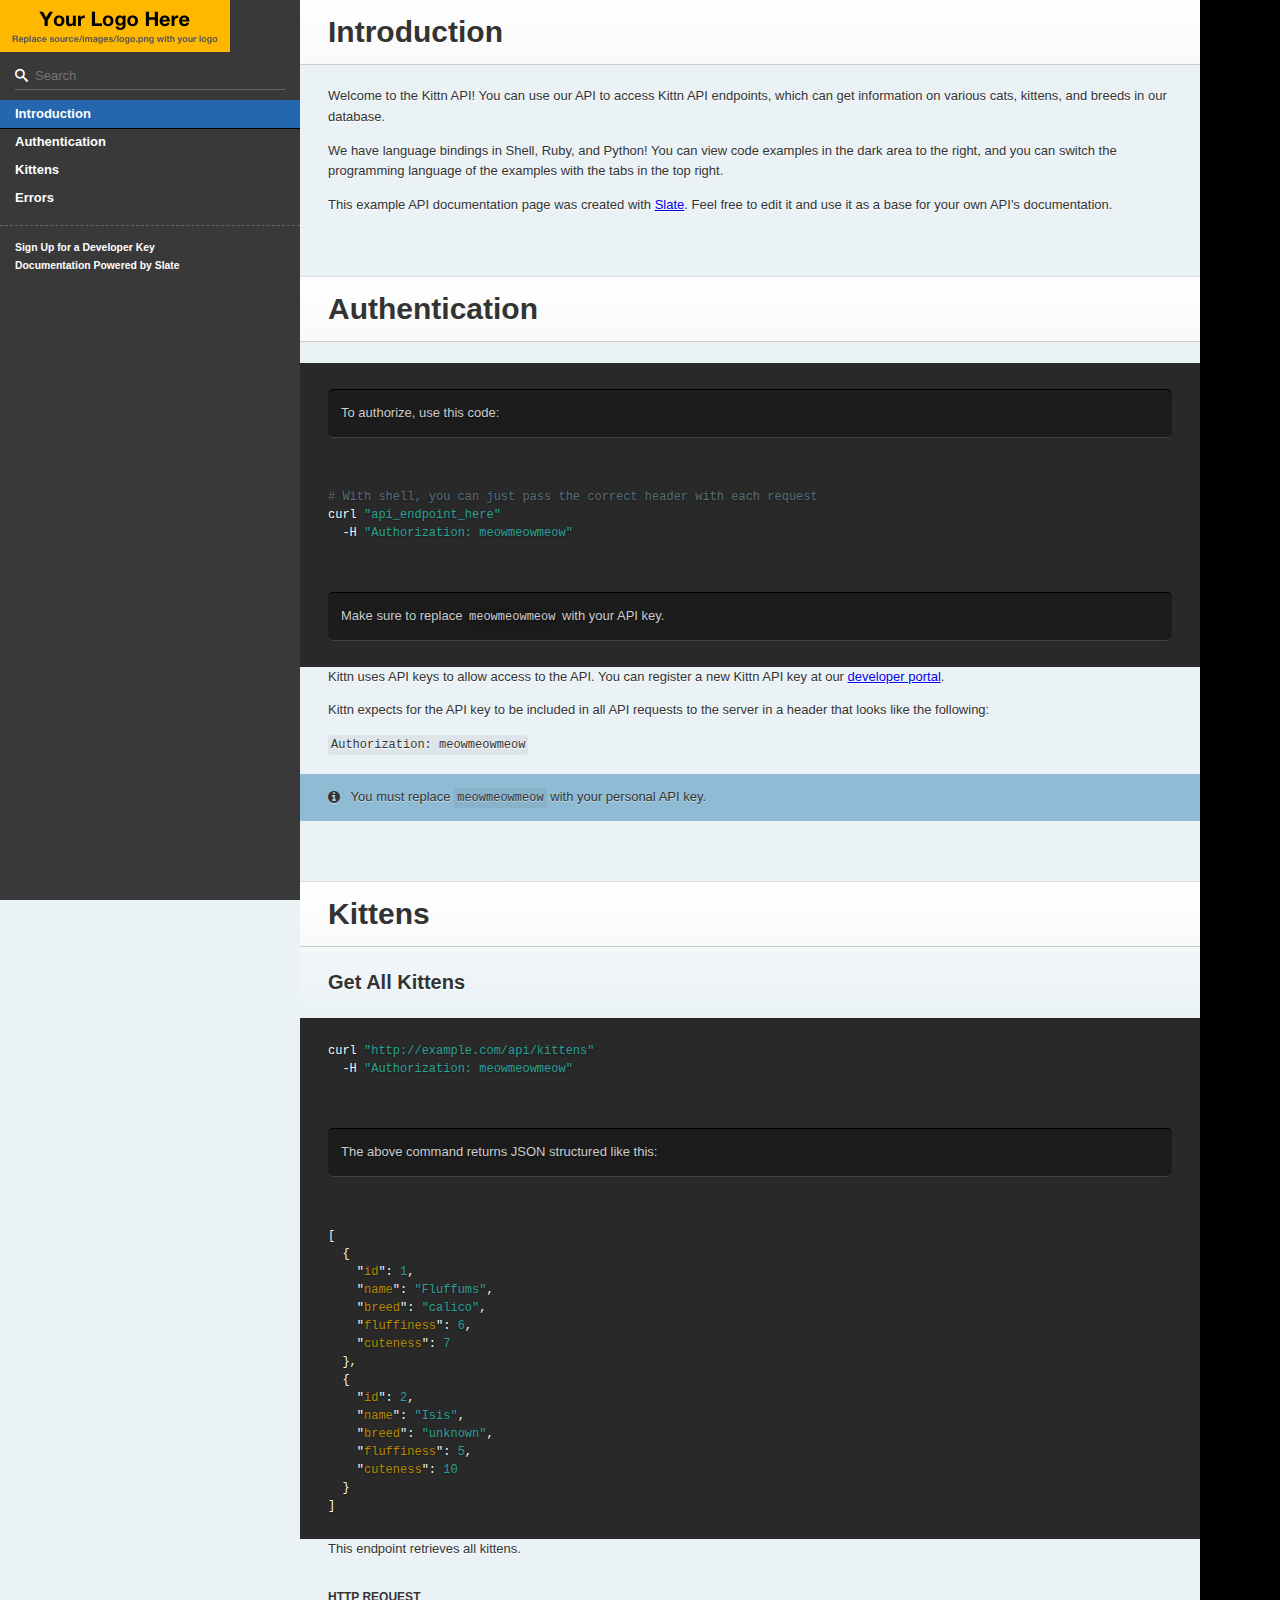
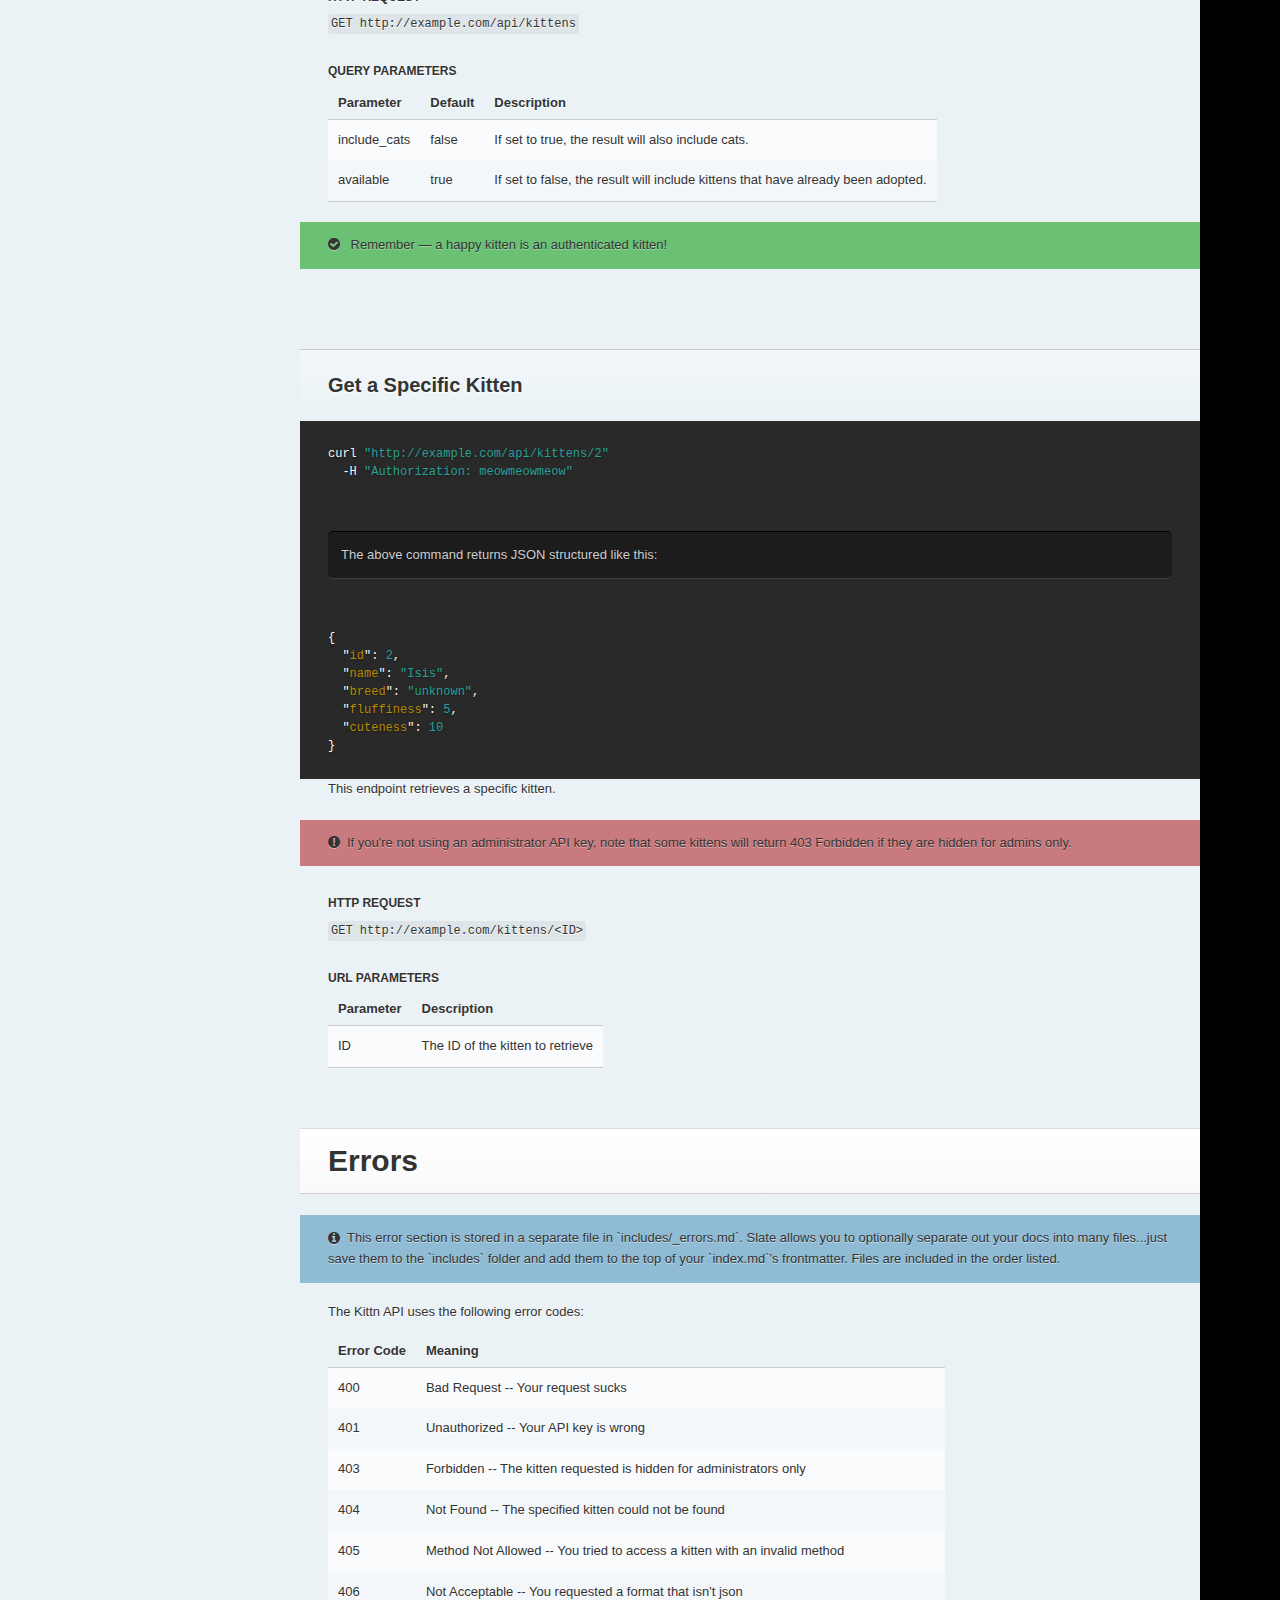
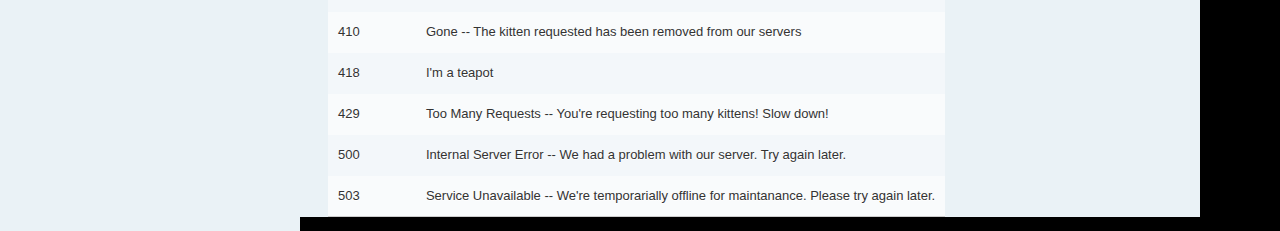
==== docs/index.html @ 60cb74a8 "Changed to more traditional docs layout" ====
<!doctype html>
<html>
  <head>
    <meta charset="utf-8">
    <meta content="IE=edge,chrome=1" http-equiv="X-UA-Compatible">
    <meta name="viewport" content="width=device-width, initial-scale=1, maximum-scale=1">
    <title>API Reference</title>

    <link href="stylesheets/screen.css" rel="stylesheet" type="text/css" media="screen" />
    <link href="stylesheets/print.css" rel="stylesheet" type="text/css" media="print" />
    <link href="stylesheets/default.css" rel="stylesheet" type="text/css" />
    <script src="https://ajax.googleapis.com/ajax/libs/jquery/1.11.0/jquery.min.js"></script>
      <script src="javascripts/all.js" type="text/javascript"></script>

      <script>
        $(function() {
          var langs = [];
            langs.push("shell");
            langs.push("ruby");
            langs.push("python");
          setupLanguages( langs );
        });
      </script>
  </head>

  <body class="index">
    <a href="#" id="nav-button">
      <span>
        NAV
        <img src="images/navbar.png" />
      </span>
    </a>
    <div class="tocify-wrapper">
      <img src="images/logo.png" />
        <div class="lang-selector">
              <a href="#" data-language-name="shell"> cURL</a>
              <a href="#" data-language-name="ruby"> Ruby</a>
              <a href="#" data-language-name="python"> Python</a>
        </div>
        <div class="search">
          <input type="text" class="search" id="input-search" placeholder="Search">
        </div>
        <ul class="search-results"></ul>
      <div id="toc">
      </div>
        <ul class="toc-footer">
                <li><a href='#'>Sign Up for a Developer Key</a></li>
                <li><a href='http://github.com/tripit/slate'>Documentation Powered by Slate</a></li>
        </ul>
    </div>
    <div class="page-wrapper">
        <div class="content">
          <h1 id="introduction">Introduction</h1>
<p>Welcome to the Kittn API! You can use our API to access Kittn API endpoints, which can get information on various cats, kittens, and breeds in our database.</p>
<p>We have language bindings in Shell, Ruby, and Python! You can view code examples in the dark area to the right, and you can switch the programming language of the examples with the tabs in the top right.</p>
<p>This example API documentation page was created with <a href="http://github.com/tripit/slate">Slate</a>. Feel free to edit it and use it as a base for your own API&#39;s documentation.</p>
<h1 id="authentication">Authentication</h1>
<blockquote>
<p>To authorize, use this code:</p>
</blockquote>
<pre><code class="highlight ruby"><span class="hljs-keyword">require</span> <span class="hljs-string">'kittn'</span>

api = <span class="hljs-constant">Kittn::APIClient</span>.authorize!(<span class="hljs-string">'meowmeowmeow'</span>)
</code></pre>
<pre><code class="highlight python"><span class="hljs-keyword">import</span> kittn

api = kittn.authorize(<span class="hljs-string">'meowmeowmeow'</span>)
</code></pre>
<pre><code class="highlight shell"><span class="hljs-comment"># With shell, you can just pass the correct header with each request</span>
curl <span class="hljs-string">"api_endpoint_here"</span>
  -H <span class="hljs-string">"Authorization: meowmeowmeow"</span>
</code></pre>
<blockquote>
<p>Make sure to replace <code>meowmeowmeow</code> with your API key.</p>
</blockquote>
<p>Kittn uses API keys to allow access to the API. You can register a new Kittn API key at our <a href="http://example.com/developers">developer portal</a>.</p>
<p>Kittn expects for the API key to be included in all API requests to the server in a header that looks like the following:</p>
<p><code>Authorization: meowmeowmeow</code></p>
<aside class="notice">
You must replace <code>meowmeowmeow</code> with your personal API key.
</aside>

<h1 id="kittens">Kittens</h1>
<h2 id="get-all-kittens">Get All Kittens</h2>
<pre><code class="highlight ruby"><span class="hljs-keyword">require</span> <span class="hljs-string">'kittn'</span>

api = <span class="hljs-constant">Kittn::APIClient</span>.authorize!(<span class="hljs-string">'meowmeowmeow'</span>)
api.kittens.get
</code></pre>
<pre><code class="highlight python"><span class="hljs-keyword">import</span> kittn

api = kittn.authorize(<span class="hljs-string">'meowmeowmeow'</span>)
api.kittens.get()
</code></pre>
<pre><code class="highlight shell">curl <span class="hljs-string">"http://example.com/api/kittens"</span>
  -H <span class="hljs-string">"Authorization: meowmeowmeow"</span>
</code></pre>
<blockquote>
<p>The above command returns JSON structured like this:</p>
</blockquote>
<pre><code class="highlight json">[
  {
    "<span class="hljs-attribute">id</span>": <span class="hljs-value"><span class="hljs-number">1</span></span>,
    "<span class="hljs-attribute">name</span>": <span class="hljs-value"><span class="hljs-string">"Fluffums"</span></span>,
    "<span class="hljs-attribute">breed</span>": <span class="hljs-value"><span class="hljs-string">"calico"</span></span>,
    "<span class="hljs-attribute">fluffiness</span>": <span class="hljs-value"><span class="hljs-number">6</span></span>,
    "<span class="hljs-attribute">cuteness</span>": <span class="hljs-value"><span class="hljs-number">7</span>
  </span>},
  {
    "<span class="hljs-attribute">id</span>": <span class="hljs-value"><span class="hljs-number">2</span></span>,
    "<span class="hljs-attribute">name</span>": <span class="hljs-value"><span class="hljs-string">"Isis"</span></span>,
    "<span class="hljs-attribute">breed</span>": <span class="hljs-value"><span class="hljs-string">"unknown"</span></span>,
    "<span class="hljs-attribute">fluffiness</span>": <span class="hljs-value"><span class="hljs-number">5</span></span>,
    "<span class="hljs-attribute">cuteness</span>": <span class="hljs-value"><span class="hljs-number">10</span>
  </span>}
]
</code></pre>
<p>This endpoint retrieves all kittens.</p>
<h3 id="http-request">HTTP Request</h3>
<p><code>GET http://example.com/api/kittens</code></p>
<h3 id="query-parameters">Query Parameters</h3>
<table>
<thead>
<tr>
<th>Parameter</th>
<th>Default</th>
<th>Description</th>
</tr>
</thead>
<tbody>
<tr>
<td>include_cats</td>
<td>false</td>
<td>If set to true, the result will also include cats.</td>
</tr>
<tr>
<td>available</td>
<td>true</td>
<td>If set to false, the result will include kittens that have already been adopted.</td>
</tr>
</tbody>
</table>
<aside class="success">
Remember — a happy kitten is an authenticated kitten!
</aside>

<h2 id="get-a-specific-kitten">Get a Specific Kitten</h2>
<pre><code class="highlight ruby"><span class="hljs-keyword">require</span> <span class="hljs-string">'kittn'</span>

api = <span class="hljs-constant">Kittn::APIClient</span>.authorize!(<span class="hljs-string">'meowmeowmeow'</span>)
api.kittens.get(<span class="hljs-number">2</span>)
</code></pre>
<pre><code class="highlight python"><span class="hljs-keyword">import</span> kittn

api = kittn.authorize(<span class="hljs-string">'meowmeowmeow'</span>)
api.kittens.get(<span class="hljs-number">2</span>)
</code></pre>
<pre><code class="highlight shell">curl <span class="hljs-string">"http://example.com/api/kittens/2"</span>
  -H <span class="hljs-string">"Authorization: meowmeowmeow"</span>
</code></pre>
<blockquote>
<p>The above command returns JSON structured like this:</p>
</blockquote>
<pre><code class="highlight json">{
  "<span class="hljs-attribute">id</span>": <span class="hljs-value"><span class="hljs-number">2</span></span>,
  "<span class="hljs-attribute">name</span>": <span class="hljs-value"><span class="hljs-string">"Isis"</span></span>,
  "<span class="hljs-attribute">breed</span>": <span class="hljs-value"><span class="hljs-string">"unknown"</span></span>,
  "<span class="hljs-attribute">fluffiness</span>": <span class="hljs-value"><span class="hljs-number">5</span></span>,
  "<span class="hljs-attribute">cuteness</span>": <span class="hljs-value"><span class="hljs-number">10</span>
</span>}
</code></pre>
<p>This endpoint retrieves a specific kitten.</p>
<aside class="warning">If you're not using an administrator API key, note that some kittens will return 403 Forbidden if they are hidden for admins only.</aside>

<h3 id="http-request">HTTP Request</h3>
<p><code>GET http://example.com/kittens/&lt;ID&gt;</code></p>
<h3 id="url-parameters">URL Parameters</h3>
<table>
<thead>
<tr>
<th>Parameter</th>
<th>Description</th>
</tr>
</thead>
<tbody>
<tr>
<td>ID</td>
<td>The ID of the kitten to retrieve</td>
</tr>
</tbody>
</table>

<h1 id="errors">Errors</h1>
<aside class="notice">This error section is stored in a separate file in `includes/_errors.md`. Slate allows you to optionally separate out your docs into many files...just save them to the `includes` folder and add them to the top of your `index.md`'s frontmatter. Files are included in the order listed.</aside>

<p>The Kittn API uses the following error codes:</p>
<table>
<thead>
<tr>
<th>Error Code</th>
<th>Meaning</th>
</tr>
</thead>
<tbody>
<tr>
<td>400</td>
<td>Bad Request -- Your request sucks</td>
</tr>
<tr>
<td>401</td>
<td>Unauthorized -- Your API key is wrong</td>
</tr>
<tr>
<td>403</td>
<td>Forbidden -- The kitten requested is hidden for administrators only</td>
</tr>
<tr>
<td>404</td>
<td>Not Found -- The specified kitten could not be found</td>
</tr>
<tr>
<td>405</td>
<td>Method Not Allowed -- You tried to access a kitten with an invalid method</td>
</tr>
<tr>
<td>406</td>
<td>Not Acceptable -- You requested a format that isn&#39;t json</td>
</tr>
<tr>
<td>410</td>
<td>Gone -- The kitten requested has been removed from our servers</td>
</tr>
<tr>
<td>418</td>
<td>I&#39;m a teapot</td>
</tr>
<tr>
<td>429</td>
<td>Too Many Requests -- You&#39;re requesting too many kittens! Slow down!</td>
</tr>
<tr>
<td>500</td>
<td>Internal Server Error -- We had a problem with our server. Try again later.</td>
</tr>
<tr>
<td>503</td>
<td>Service Unavailable -- We&#39;re temporarially offline for maintanance. Please try again later.</td>
</tr>
</tbody>
</table>
        </div>
    </div>
  </body>
</html>
---- docs/stylesheets/screen.css ----
/*! normalize.css v2.0.1 | MIT License | git.io/normalize */article,aside,details,figcaption,figure,footer,header,hgroup,nav,section,summary{display:block}audio,canvas,video{display:inline-block}audio:not([controls]){display:none;height:0}[hidden]{display:none}html{font-family:sans-serif;-webkit-text-size-adjust:100%;-ms-text-size-adjust:100%}body{margin:0}a:focus{outline:thin dotted}a:active,a:hover{outline:0}h1{font-size:2em}abbr[title]{border-bottom:1px dotted}b,strong{font-weight:bold}dfn{font-style:italic}mark{background:#ff0;color:#000}code,kbd,pre,samp{font-family:monospace, serif;font-size:1em}pre{white-space:pre;white-space:pre-wrap;word-wrap:break-word}q{quotes:"\201C" "\201D" "\2018" "\2019"}small{font-size:80%}sub,sup{font-size:75%;line-height:0;position:relative;vertical-align:baseline}sup{top:-0.5em}sub{bottom:-0.25em}img{border:0}svg:not(:root){overflow:hidden}figure{margin:0}fieldset{border:1px solid #c0c0c0;margin:0 2px;padding:0.35em 0.625em 0.75em}legend{border:0;padding:0}button,input,select,textarea{font-family:inherit;font-size:100%;margin:0}button,input{line-height:normal}button,html input[type="button"],input[type="reset"],input[type="submit"]{-webkit-appearance:button;cursor:pointer}button[disabled],input[disabled]{cursor:default}input[type="checkbox"],input[type="radio"]{box-sizing:border-box;padding:0}input[type="search"]{-webkit-appearance:textfield;-moz-box-sizing:content-box;-webkit-box-sizing:content-box;box-sizing:content-box}input[type="search"]::-webkit-search-cancel-button,input[type="search"]::-webkit-search-decoration{-webkit-appearance:none}button::-moz-focus-inner,input::-moz-focus-inner{border:0;padding:0}textarea{overflow:auto;vertical-align:top}table{border-collapse:collapse;border-spacing:0}.content h1,.content h2,.content h3,.content h4,.content h5,.content h6,html,body{font-family:"Helvetica Neue", Helvetica, Arial, sans-serif;font-size:13px}.content h1,.content h2,.content h3,.content h4,.content h5,.content h6{font-weight:bold}.content code,.content pre{font-family:Consolas, Menlo, Monaco, "Lucida Console", "Liberation Mono", "DejaVu Sans Mono", "Bitstream Vera Sans Mono", "Courier New", monospace, serif;font-size:12px;line-height:1.5}.content code{-ms-word-break:break-all;word-break:break-all;word-break:break-word;-webkit-hyphens:auto;-moz-hyphens:auto;hyphens:auto}.highlight table td{padding:5px}.highlight table pre{margin:0}.highlight,.highlight .w{color:#f8f8f2;background-color:#272822}.highlight .err{color:#151515;background-color:#ac4142}.highlight .c,.highlight .cd,.highlight .cm,.highlight .c1,.highlight .cs{color:#505050}.highlight .cp{color:#f4bf75}.highlight .nt{color:#f4bf75}.highlight .o,.highlight .ow{color:#d0d0d0}.highlight .p,.highlight .pi{color:#d0d0d0}.highlight .gi{color:#90a959}.highlight .gd{color:#ac4142}.highlight .gh{color:#6a9fb5;background-color:#151515;font-weight:bold}.highlight .k,.highlight .kn,.highlight .kp,.highlight .kr,.highlight .kv{color:#aa759f}.highlight .kc{color:#d28445}.highlight .kt{color:#d28445}.highlight .kd{color:#d28445}.highlight .s,.highlight .sb,.highlight .sc,.highlight .sd,.highlight .s2,.highlight .sh,.highlight .sx,.highlight .s1{color:#90a959}.highlight .sr{color:#75b5aa}.highlight .si{color:#8f5536}.highlight .se{color:#8f5536}.highlight .nn{color:#f4bf75}.highlight .nc{color:#f4bf75}.highlight .no{color:#f4bf75}.highlight .na{color:#6a9fb5}.highlight .m,.highlight .mf,.highlight .mh,.highlight .mi,.highlight .il,.highlight .mo,.highlight .mb,.highlight .mx{color:#90a959}.highlight .ss{color:#90a959}.highlight .c,.highlight .cm,.highlight .c1,.highlight .cs{color:#909090}.highlight,.highlight .w{background-color:#292929}@font-face{font-family:'icomoon';src:url("../fonts/icomoon.eot");src:url("../fonts/icomoon.eot?#iefix") format("embedded-opentype"),url("../fonts/icomoon.ttf") format("truetype"),url("../fonts/icomoon.woff") format("woff"),url("../fonts/icomoon.svg#icomoon") format("svg");font-weight:normal;font-style:normal}.content aside.warning:before,.content aside.notice:before,.content aside.success:before,.tocify-wrapper>.search:before{font-family:'icomoon';speak:none;font-style:normal;font-weight:normal;font-variant:normal;text-transform:none;line-height:1}.content aside.warning:before{content:"\e600"}.content aside.notice:before{content:"\e602"}.content aside.success:before{content:"\e606"}.tocify-wrapper>.search:before{content:"\e607"}html,body{color:#333;padding:0;margin:0;-webkit-font-smoothing:antialiased;-moz-osx-font-smoothing:grayscale;background-color:#eaf2f6;height:100%;-webkit-text-size-adjust:none}#toc>ul>li>a>span{float:right;background-color:#2484FF;border-radius:40px;width:20px}.tocify-wrapper{-moz-transition:left 0.3s ease-in-out;-o-transition:left 0.3s ease-in-out;-webkit-transition:left 0.3s ease-in-out;transition:left 0.3s ease-in-out;overflow-y:auto;overflow-x:hidden;position:fixed;z-index:30;top:0;left:0;bottom:0;width:300px;background-color:#393939;font-size:13px;font-weight:bold}.tocify-wrapper .lang-selector{display:none}.tocify-wrapper .lang-selector a{padding-top:0.5em;padding-bottom:0.5em}.tocify-wrapper>img{display:block}.tocify-wrapper>.search{position:relative}.tocify-wrapper>.search input{background:#393939;border-width:0 0 1px 0;border-color:#666;padding:6px 0 6px 20px;-moz-box-sizing:border-box;-webkit-box-sizing:border-box;box-sizing:border-box;margin:10px 15px;width:270px;outline:none;color:#fff;border-radius:0}.tocify-wrapper>.search:before{position:absolute;top:17px;left:15px;color:#fff}.tocify-wrapper img+.tocify{margin-top:20px}.tocify-wrapper .search-results{margin-top:0;-moz-box-sizing:border-box;-webkit-box-sizing:border-box;box-sizing:border-box;height:0;overflow-y:auto;overflow-x:hidden;-moz-transition-property:height, margin;-o-transition-property:height, margin;-webkit-transition-property:height, margin;transition-property:height margin;-moz-transition-duration:180ms;-o-transition-duration:180ms;-webkit-transition-duration:180ms;transition-duration:180ms;-moz-transition-timing-function:ease-in-out;-o-transition-timing-function:ease-in-out;-webkit-transition-timing-function:ease-in-out;transition-timing-function:ease-in-out;background:url('[data-uri]'),url('[data-uri]'),url('[data-uri]'),url('[data-uri]'),#262626;background:-webkit-gradient(linear, 50% 0%, 50% 8, color-stop(0%, rgba(0,0,0,0.2)), color-stop(100%, transparent)),-webkit-gradient(linear, 50% 100%, 50% 0%, color-stop(0%, rgba(0,0,0,0.2)), color-stop(100%, transparent)),-webkit-gradient(linear, 50% 0%, 50% 1.5, color-stop(0%, #000), color-stop(100%, transparent)),-webkit-gradient(linear, 50% 100%, 50% 0%, color-stop(0%, #939393), color-stop(100%, rgba(147,147,147,0))),#262626;background:-moz-linear-gradient(top, rgba(0,0,0,0.2), transparent 8px),-moz-linear-gradient(bottom, rgba(0,0,0,0.2), transparent 8px),-moz-linear-gradient(top, #000, transparent 1.5px),-moz-linear-gradient(bottom, #939393, rgba(147,147,147,0) 1.5px),#262626;background:-webkit-linear-gradient(top, rgba(0,0,0,0.2), transparent 8px),-webkit-linear-gradient(bottom, rgba(0,0,0,0.2), transparent 8px),-webkit-linear-gradient(top, #000, transparent 1.5px),-webkit-linear-gradient(bottom, #939393, rgba(147,147,147,0) 1.5px),#262626;background:linear-gradient(to bottom, rgba(0,0,0,0.2), transparent 8px),linear-gradient(to top, rgba(0,0,0,0.2), transparent 8px),linear-gradient(to bottom, #000, transparent 1.5px),linear-gradient(to top, #939393, rgba(147,147,147,0) 1.5px),#262626}.tocify-wrapper .search-results.visible{height:30%;margin-bottom:1em}.tocify-wrapper .search-results li{margin:1em 15px;line-height:1}.tocify-wrapper .search-results a{color:#fff;text-decoration:none}.tocify-wrapper .search-results a:hover{text-decoration:underline}.tocify-wrapper .tocify-item>a,.tocify-wrapper .toc-footer li{padding:0 15px 0 15px;display:block;overflow-x:hidden;white-space:nowrap;text-overflow:ellipsis}.tocify-wrapper ul,.tocify-wrapper li{list-style:none;margin:0;padding:0;line-height:28px}.tocify-wrapper li{color:#fff;-moz-transition-property:"background";-o-transition-property:"background";-webkit-transition-property:"background";transition-property:"background";-moz-transition-timing-function:"linear";-o-transition-timing-function:"linear";-webkit-transition-timing-function:"linear";transition-timing-function:"linear";-moz-transition-duration:230ms;-o-transition-duration:230ms;-webkit-transition-duration:230ms;transition-duration:230ms}.tocify-wrapper .tocify-focus{-moz-box-shadow:0px 1px 0px #000;-webkit-box-shadow:0px 1px 0px #000;box-shadow:0px 1px 0px #000;background-color:#2467af;color:#fff}.tocify-wrapper .tocify-subheader{display:none;background-color:#262626;font-weight:500;background:url('[data-uri]'),url('[data-uri]'),url('[data-uri]'),url('[data-uri]'),#262626;background:-webkit-gradient(linear, 50% 0%, 50% 8, color-stop(0%, rgba(0,0,0,0.2)), color-stop(100%, transparent)),-webkit-gradient(linear, 50% 100%, 50% 0%, color-stop(0%, rgba(0,0,0,0.2)), color-stop(100%, transparent)),-webkit-gradient(linear, 50% 0%, 50% 1.5, color-stop(0%, #000), color-stop(100%, transparent)),-webkit-gradient(linear, 50% 100%, 50% 0%, color-stop(0%, #939393), color-stop(100%, rgba(147,147,147,0))),#262626;background:-moz-linear-gradient(top, rgba(0,0,0,0.2), transparent 8px),-moz-linear-gradient(bottom, rgba(0,0,0,0.2), transparent 8px),-moz-linear-gradient(top, #000, transparent 1.5px),-moz-linear-gradient(bottom, #939393, rgba(147,147,147,0) 1.5px),#262626;background:-webkit-linear-gradient(top, rgba(0,0,0,0.2), transparent 8px),-webkit-linear-gradient(bottom, rgba(0,0,0,0.2), transparent 8px),-webkit-linear-gradient(top, #000, transparent 1.5px),-webkit-linear-gradient(bottom, #939393, rgba(147,147,147,0) 1.5px),#262626;background:linear-gradient(to bottom, rgba(0,0,0,0.2), transparent 8px),linear-gradient(to top, rgba(0,0,0,0.2), transparent 8px),linear-gradient(to bottom, #000, transparent 1.5px),linear-gradient(to top, #939393, rgba(147,147,147,0) 1.5px),#262626}.tocify-wrapper .tocify-subheader .tocify-item>a{padding-left:25px;font-size:12px}.tocify-wrapper .tocify-subheader>li:last-child{box-shadow:none}.tocify-wrapper .toc-footer{padding:1em 0;margin-top:1em;border-top:1px dashed #666}.tocify-wrapper .toc-footer li,.tocify-wrapper .toc-footer a{color:#fff;text-decoration:none}.tocify-wrapper .toc-footer a:hover{text-decoration:underline}.tocify-wrapper .toc-footer li{font-size:0.8em;line-height:1.7;text-decoration:none}#nav-button{padding:0 1.5em 5em 0;display:none;position:fixed;top:0;left:0;z-index:100;color:#000;text-decoration:none;font-weight:bold;opacity:0.7;line-height:16px;-moz-transition:left 0.3s ease-in-out;-o-transition:left 0.3s ease-in-out;-webkit-transition:left 0.3s ease-in-out;transition:left 0.3s ease-in-out}#nav-button span{display:block;padding:6px 6px 6px;background-color:rgba(234,242,246,0.7);-moz-transform-origin:0 0;-ms-transform-origin:0 0;-webkit-transform-origin:0 0;transform-origin:0 0;-moz-transform:rotate(-90deg) translate(-100%, 0);-ms-transform:rotate(-90deg) translate(-100%, 0);-webkit-transform:rotate(-90deg) translate(-100%, 0);transform:rotate(-90deg) translate(-100%, 0);border-radius:0 0 0 5px}#nav-button img{height:16px;vertical-align:bottom}#nav-button:hover{opacity:1}#nav-button.open{left:300px}.page-wrapper{margin-left:300px;position:relative;z-index:10;background-color:black;min-height:100%;padding-bottom:1px}.page-wrapper .dark-box{width:50%;background-color:#393939;position:absolute;right:0;top:0;bottom:0}.page-wrapper .lang-selector{position:fixed;z-index:50;border-bottom:5px solid #393939}.lang-selector{background-color:#222;width:100%;font-weight:bold}.lang-selector a{display:block;float:left;color:#fff;text-decoration:none;padding:0 10px;line-height:30px}.lang-selector a:active{background-color:#111;color:#fff}.lang-selector a.active{background-color:#393939;color:#fff}.lang-selector:after{content:'';clear:both;display:block}.content{position:relative;z-index:30;    max-width: 900px;    background-color: #eaf2f6;}.content:after{content:'';display:block;clear:both}.content>h1,.content>h2,.content>h3,.content>h4,.content>h5,.content>h6,.content>p,.content>table,.content>ul,.content>ol,.content>aside,.content>dl{padding:0 28px;-moz-box-sizing:border-box;-webkit-box-sizing:border-box;box-sizing:border-box;display:block;text-shadow:0px 1px 0px #fff}.content>ul,.content>ol{padding-left:43px}.content>h1,.content>h2,.content>div{clear:both}.content h1{font-size:30px;padding-top:0.5em;padding-bottom:0.5em;border-bottom:1px solid #ccc;margin-bottom:21px;margin-top:2em;border-top:1px solid #ddd;background-image:url('[data-uri]');background-size:100%;background-image:-webkit-gradient(linear, 50% 0%, 50% 100%, color-stop(0%, #fff), color-stop(100%, #f9f9f9));background-image:-moz-linear-gradient(top, #fff, #f9f9f9);background-image:-webkit-linear-gradient(top, #fff, #f9f9f9);background-image:linear-gradient(to bottom, #fff, #f9f9f9)}.content h1:first-child,.content div:first-child+h1{border-top-width:0;margin-top:0}.content h2{font-size:20px;margin-top:4em;margin-bottom:0;border-top:1px solid #ccc;padding-top:1.2em;padding-bottom:1.2em;background-image:url('[data-uri]');background-size:100%;background-image:-webkit-gradient(linear, 50% 0%, 50% 100%, color-stop(0%, rgba(255,255,255,0.4)), color-stop(100%, rgba(255,255,255,0)));background-image:-moz-linear-gradient(top, rgba(255,255,255,0.4), rgba(255,255,255,0));background-image:-webkit-linear-gradient(top, rgba(255,255,255,0.4), rgba(255,255,255,0));background-image:linear-gradient(to bottom, rgba(255,255,255,0.4), rgba(255,255,255,0))}.content h1+h2,.content h1+div+h2{margin-top:-21px;border-top:none}.content h3,.content h4,.content h5,.content h6{font-size:12px;margin-top:2.5em;margin-bottom:0.8em;text-transform:uppercase}.content h4,.content h5,.content h6{font-size:10px}.content hr{margin:2em 0;border-top:2px solid #393939;border-bottom:2px solid #eaf2f6}.content table{margin-bottom:1em;overflow:auto}.content table th,.content table td{text-align:left;vertical-align:top;line-height:1.6}.content table th{padding:5px 10px;border-bottom:1px solid #ccc;vertical-align:bottom}.content table td{padding:10px}.content table tr:last-child{border-bottom:1px solid #ccc}.content table tr:nth-child(odd)>td{background-color:#f9fbfc}.content table tr:nth-child(even)>td{background-color:#f3f7fa}.content dt{font-weight:bold}.content dd{margin-left:15px}.content p,.content li,.content dt,.content dd{line-height:1.6;margin-top:0}.content img{max-width:100%}.content code{background-color:rgba(0,0,0,0.05);padding:3px;border-radius:3px}.content pre>code{background-color:transparent;padding:0}.content aside{padding-top:1em;padding-bottom:1em;text-shadow:0 1px 0 #c6dde9;margin-top:1.5em;margin-bottom:1.5em;background:#8fbcd4;line-height:1.6}.content aside.warning{background-color:#c97a7e;text-shadow:0 1px 0 #dfb0b3}.content aside.success{background-color:#6ac174;text-shadow:0 1px 0 #a0d7a6}.content aside:before{vertical-align:middle;padding-right:0.5em;font-size:14px}.content .search-highlight{padding:2px;margin:-2px;border-radius:4px;border:1px solid #F7E633;text-shadow:1px 1px 0 #666;background:url('[data-uri]');background:-webkit-gradient(linear, 100% 100%, 0% 0%, color-stop(0%, #f7e633), color-stop(100%, #f1d32f));background:-moz-linear-gradient(bottom right, #f7e633 0%, #f1d32f 100%);background:-webkit-linear-gradient(bottom right, #f7e633 0%, #f1d32f 100%);background:linear-gradient(to top left, #f7e633 0%, #f1d32f 100%)}.content pre,.content blockquote{background-color:#292929;color:#fff;padding:2em 28px;margin:0;clear:right;-moz-box-sizing:border-box;-webkit-box-sizing:border-box;box-sizing:border-box;text-shadow:0px 1px 2px rgba(0,0,0,0.4)}.content pre>p,.content blockquote>p{margin:0}.content pre a,.content blockquote a{color:#fff;text-decoration:none;border-bottom:dashed 1px #ccc}.content blockquote>p{background-color:#1c1c1c;border-radius:5px;padding:13px;color:#ccc;border-top:1px solid #000;border-bottom:1px solid #404040}@media (max-width: 930px){.tocify-wrapper{left:-300px}.tocify-wrapper.open{left:0}.page-wrapper{margin-left:0;}#nav-button{display:block}.tocify-wrapper .tocify-item>a{padding-top:0.3em;padding-bottom:0.3em}}@media (max-width: 700px){.dark-box{display:none}.content>h1,.content>h2,.content>h3,.content>h4,.content>h5,.content>h6,.content>p,.content>table,.content>ul,.content>ol,.content>aside,.content>dl{margin-right:0}.tocify-wrapper .lang-selector{display:block}.page-wrapper .lang-selector{display:none}.content pre,.content blockquote{width:auto;float:none}.content>pre+h1,.content>blockquote+h1,.content>pre+h2,.content>blockquote+h2,.content>pre+h3,.content>blockquote+h3,.content>pre+h4,.content>blockquote+h4,.content>pre+h5,.content>blockquote+h5,.content>pre+h6,.content>blockquote+h6,.content>pre+p,.content>blockquote+p,.content>pre+table,.content>blockquote+table,.content>pre+ul,.content>blockquote+ul,.content>pre+ol,.content>blockquote+ol,.content>pre+aside,.content>blockquote+aside,.content>pre+dl,.content>blockquote+dl{margin-top:28px}}
---- docs/stylesheets/print.css ----
/*! normalize.css v2.0.1 | MIT License | git.io/normalize */article,aside,details,figcaption,figure,footer,header,hgroup,nav,section,summary{display:block}audio,canvas,video{display:inline-block}audio:not([controls]){display:none;height:0}[hidden]{display:none}html{font-family:sans-serif;-webkit-text-size-adjust:100%;-ms-text-size-adjust:100%}body{margin:0}a:focus{outline:thin dotted}a:active,a:hover{outline:0}h1{font-size:2em}abbr[title]{border-bottom:1px dotted}b,strong{font-weight:bold}dfn{font-style:italic}mark{background:#ff0;color:#000}code,kbd,pre,samp{font-family:monospace, serif;font-size:1em}pre{white-space:pre;white-space:pre-wrap;word-wrap:break-word}q{quotes:"\201C" "\201D" "\2018" "\2019"}small{font-size:80%}sub,sup{font-size:75%;line-height:0;position:relative;vertical-align:baseline}sup{top:-0.5em}sub{bottom:-0.25em}img{border:0}svg:not(:root){overflow:hidden}figure{margin:0}fieldset{border:1px solid #c0c0c0;margin:0 2px;padding:0.35em 0.625em 0.75em}legend{border:0;padding:0}button,input,select,textarea{font-family:inherit;font-size:100%;margin:0}button,input{line-height:normal}button,html input[type="button"],input[type="reset"],input[type="submit"]{-webkit-appearance:button;cursor:pointer}button[disabled],input[disabled]{cursor:default}input[type="checkbox"],input[type="radio"]{box-sizing:border-box;padding:0}input[type="search"]{-webkit-appearance:textfield;-moz-box-sizing:content-box;-webkit-box-sizing:content-box;box-sizing:content-box}input[type="search"]::-webkit-search-cancel-button,input[type="search"]::-webkit-search-decoration{-webkit-appearance:none}button::-moz-focus-inner,input::-moz-focus-inner{border:0;padding:0}textarea{overflow:auto;vertical-align:top}table{border-collapse:collapse;border-spacing:0}.content h1,.content h2,.content h3,.content h4,body{font-family:"Helvetica Neue", Helvetica, Arial, sans-serif;font-size:13px}.content h1,.content h2,.content h3,.content h4{font-weight:bold}.content pre,.content code{font-family:Consolas, Menlo, Monaco, "Lucida Console", "Liberation Mono", "DejaVu Sans Mono", "Bitstream Vera Sans Mono", "Courier New", monospace, serif;font-size:12px;line-height:1.5}.content pre,.content code{-ms-word-break:break-all;word-break:break-all;word-break:break-word;-webkit-hyphens:auto;-moz-hyphens:auto;hyphens:auto}@font-face{font-family:'icomoon';src:url("../fonts/icomoon.eot");src:url("../fonts/icomoon.eot?#iefix") format("embedded-opentype"),url("../fonts/icomoon.ttf") format("truetype"),url("../fonts/icomoon.woff") format("woff"),url("../fonts/icomoon.svg#icomoon") format("svg");font-weight:normal;font-style:normal}.content aside.warning:before,.content aside.notice:before,.content aside.success:before{font-family:'icomoon';speak:none;font-style:normal;font-weight:normal;font-variant:normal;text-transform:none;line-height:1}.content aside.warning:before{content:"\e600"}.content aside.notice:before{content:"\e602"}.content aside.success:before{content:"\e606"}.tocify,.toc-footer,.lang-selector,.search,#nav-button{display:none}.tocify-wrapper>img{margin:0 auto;display:block}.content{font-size:12px}.content pre,.content code{border:1px solid #999;border-radius:5px;font-size:0.8em}.content pre{padding:1.3em}.content code{padding:0.2em}.content table{border:1px solid #999}.content table tr{border-bottom:1px solid #999}.content table td,.content table th{padding:0.7em}.content p{line-height:1.5}.content a{text-decoration:none;color:#000}.content h1{font-size:2.5em;padding-top:0.5em;padding-bottom:0.5em;margin-top:1em;margin-bottom:21px;border:2px solid #ccc;border-width:2px 0;text-align:center}.content h2{font-size:1.8em;margin-top:2em;border-top:2px solid #ccc;padding-top:0.8em}.content h1+h2,.content h1+div+h2{border-top:none;padding-top:0;margin-top:0}.content h3,.content h4{font-size:0.8em;margin-top:1.5em;margin-bottom:0.8em;text-transform:uppercase}.content h5,.content h6{text-transform:uppercase}.content aside{padding:1em;border:1px solid #ccc;border-radius:5px;margin-top:1.5em;margin-bottom:1.5em;line-height:1.6}.content aside:before{vertical-align:middle;padding-right:0.5em;font-size:14px}
---- docs/stylesheets/default.css ----
/*

Orginal Style from ethanschoonover.com/solarized (c) Jeremy Hull <sourdrums@gmail.com>

*/

.hljs {
  display: block;
  overflow-x: auto;
  padding: 0.5em;
  background: #002b36;
  color: #839496;
  -webkit-text-size-adjust: none;
}

.hljs-comment,
.diff .hljs-header,
.hljs-doctype,
.hljs-pi,
.lisp .hljs-string {
  color: #586e75;
}

/* Solarized Green */
.hljs-keyword,
.hljs-winutils,
.method,
.hljs-addition,
.css .hljs-tag,
.hljs-request,
.hljs-status,
.nginx .hljs-title {
  color: #859900;
}

/* Solarized Cyan */
.hljs-number,
.hljs-command,
.hljs-string,
.hljs-tag .hljs-value,
.hljs-rule .hljs-value,
.hljs-doctag,
.tex .hljs-formula,
.hljs-regexp,
.hljs-hexcolor,
.hljs-link_url {
  color: #2aa198;
}

/* Solarized Blue */
.hljs-title,
.hljs-localvars,
.hljs-chunk,
.hljs-decorator,
.hljs-built_in,
.hljs-identifier,
.vhdl .hljs-literal,
.hljs-id,
.css .hljs-function,
.hljs-name {
  color: #268bd2;
}

/* Solarized Yellow */
.hljs-attribute,
.hljs-variable,
.lisp .hljs-body,
.smalltalk .hljs-number,
.hljs-constant,
.hljs-class .hljs-title,
.hljs-parent,
.hljs-type,
.hljs-link_reference {
  color: #b58900;
}

/* Solarized Orange */
.hljs-preprocessor,
.hljs-preprocessor .hljs-keyword,
.hljs-pragma,
.hljs-shebang,
.hljs-symbol,
.hljs-symbol .hljs-string,
.diff .hljs-change,
.hljs-special,
.hljs-attr_selector,
.hljs-subst,
.hljs-cdata,
.css .hljs-pseudo,
.hljs-header {
  color: #cb4b16;
}

/* Solarized Red */
.hljs-deletion,
.hljs-important {
  color: #dc322f;
}

/* Solarized Violet */
.hljs-link_label {
  color: #6c71c4;
}

.tex .hljs-formula {
  background: #073642;
}
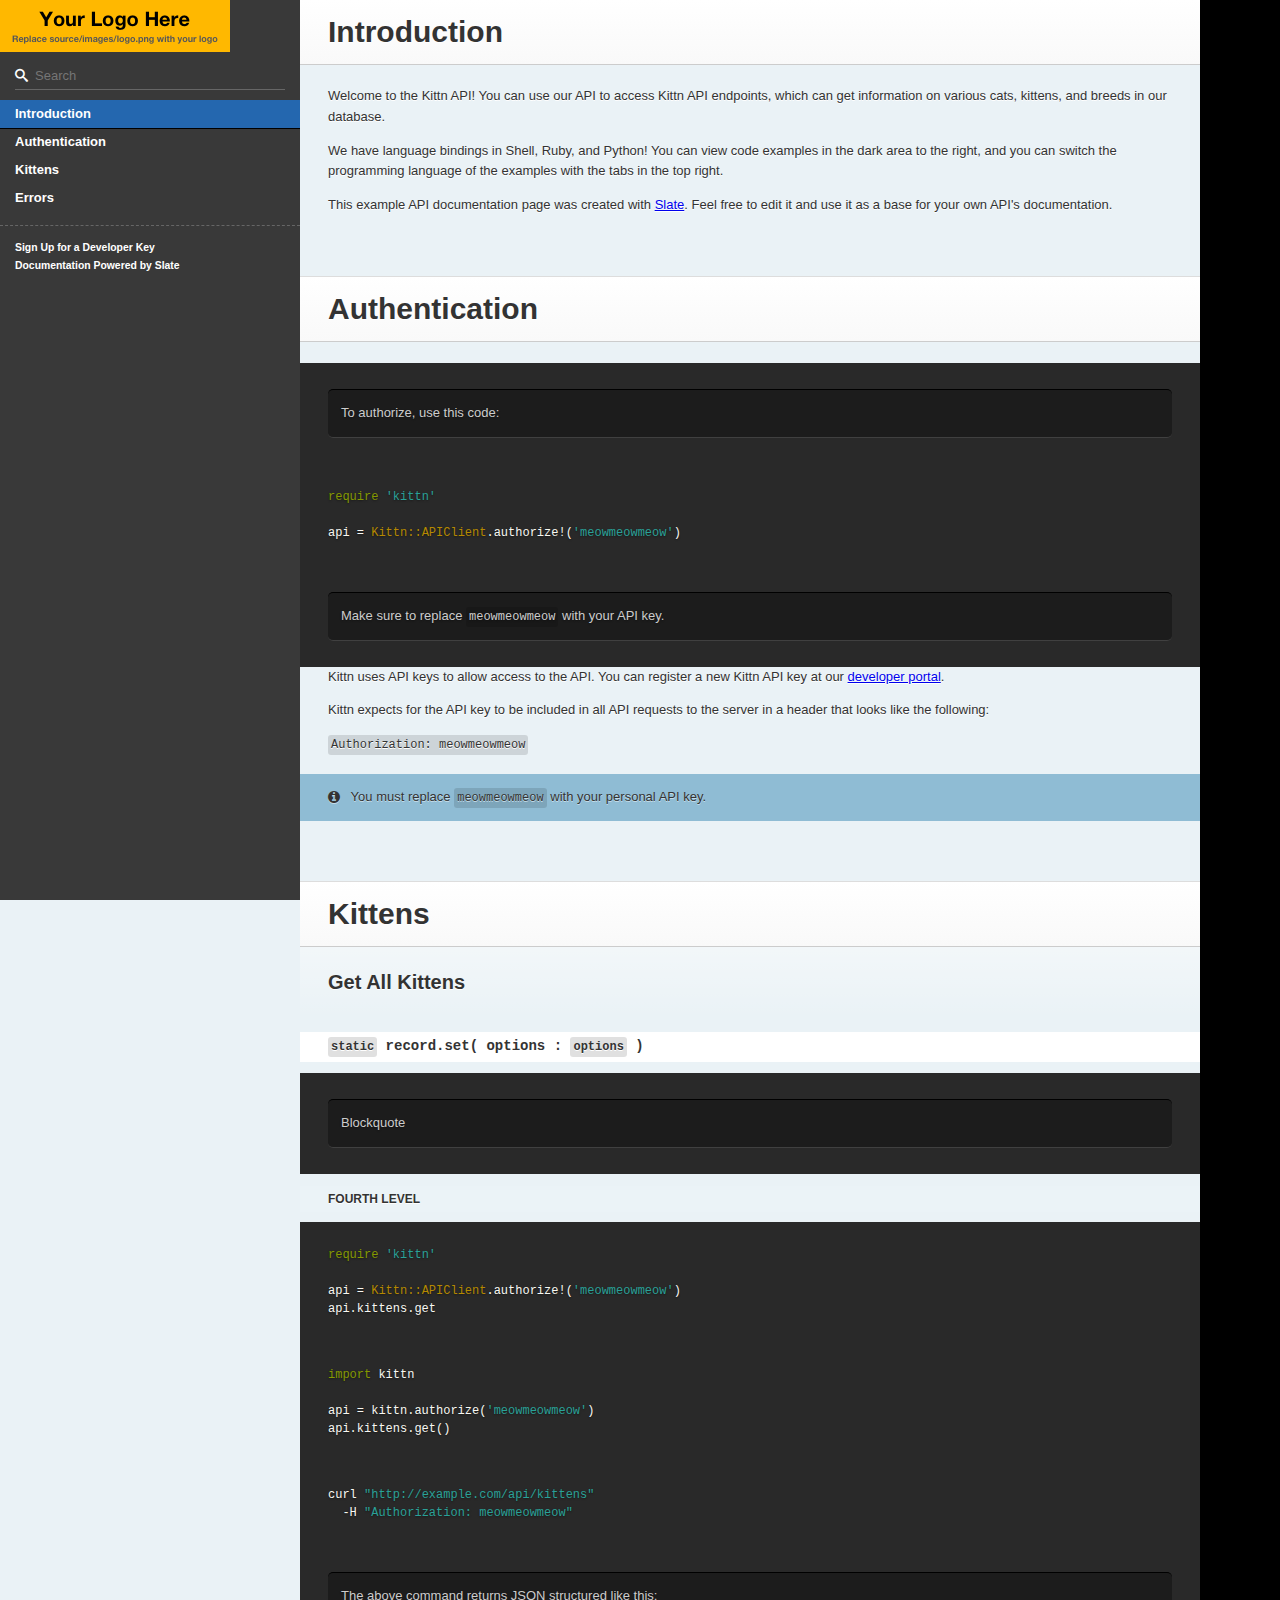
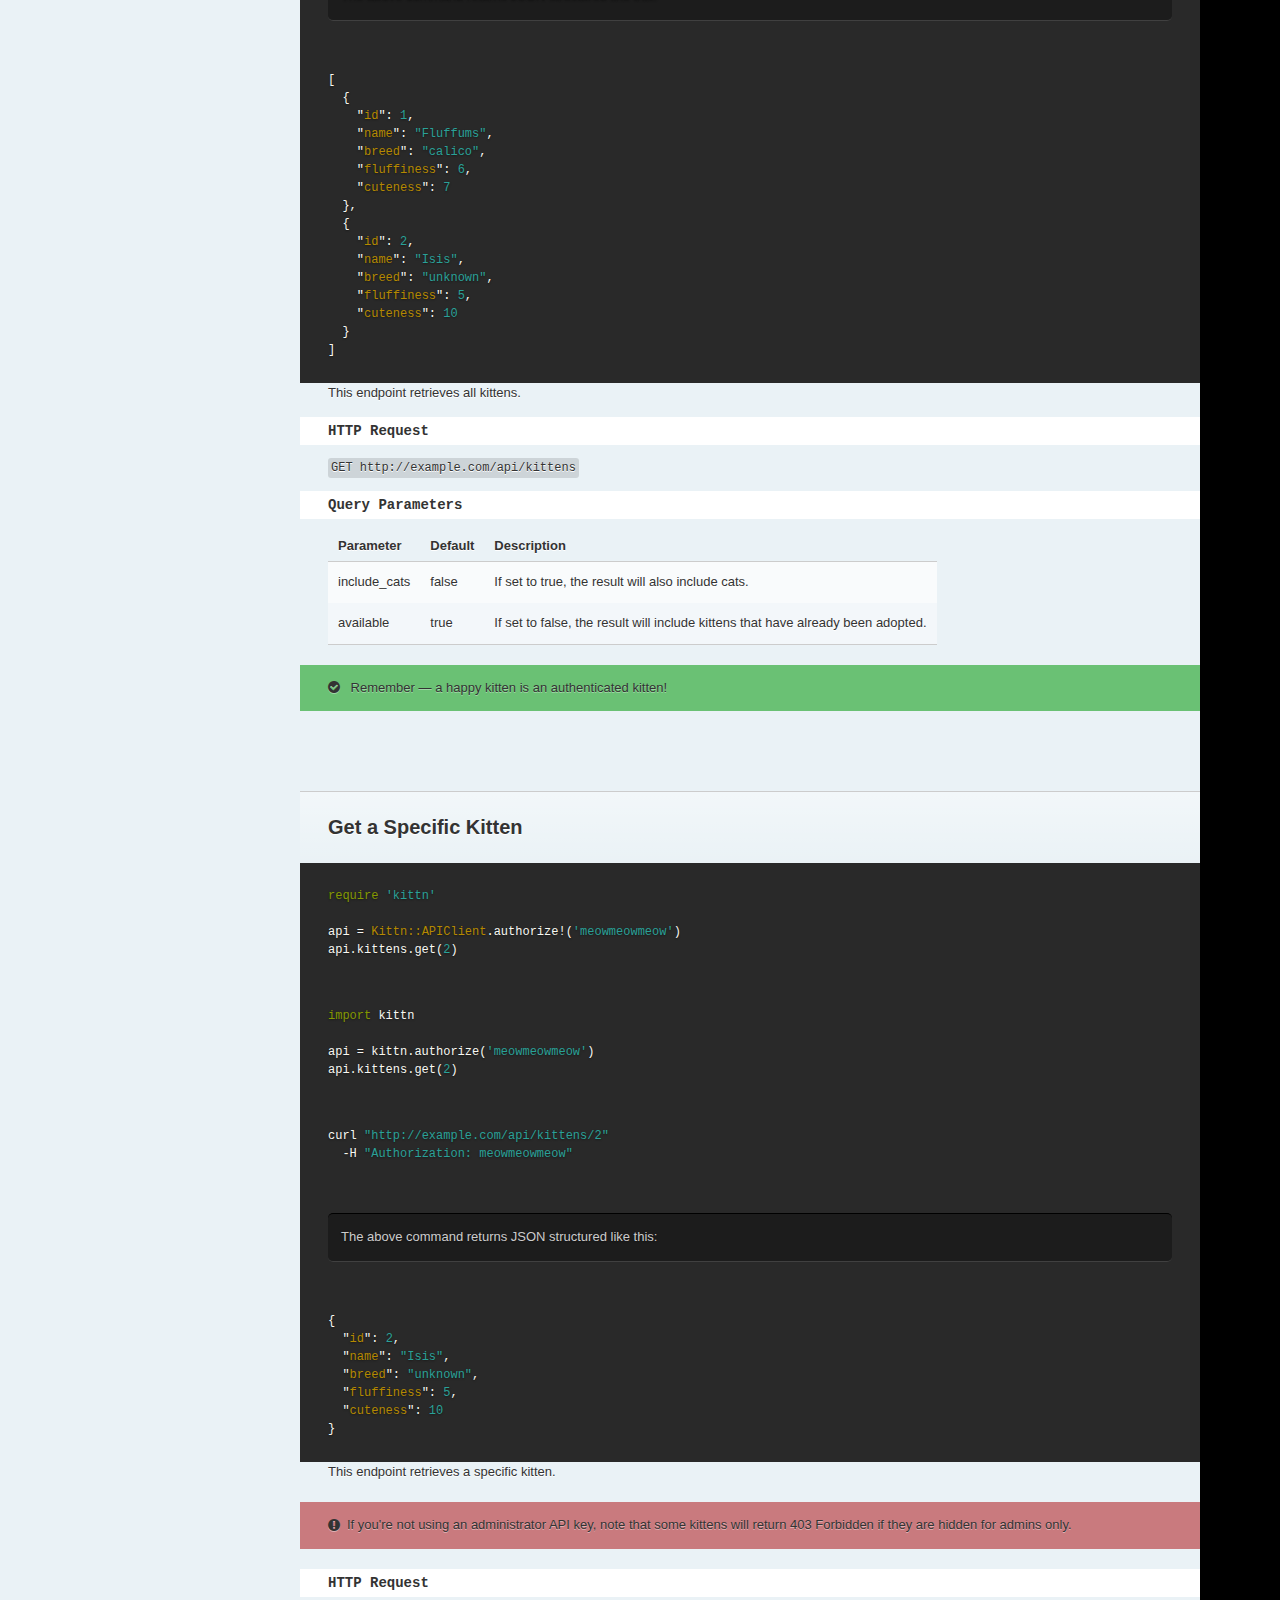
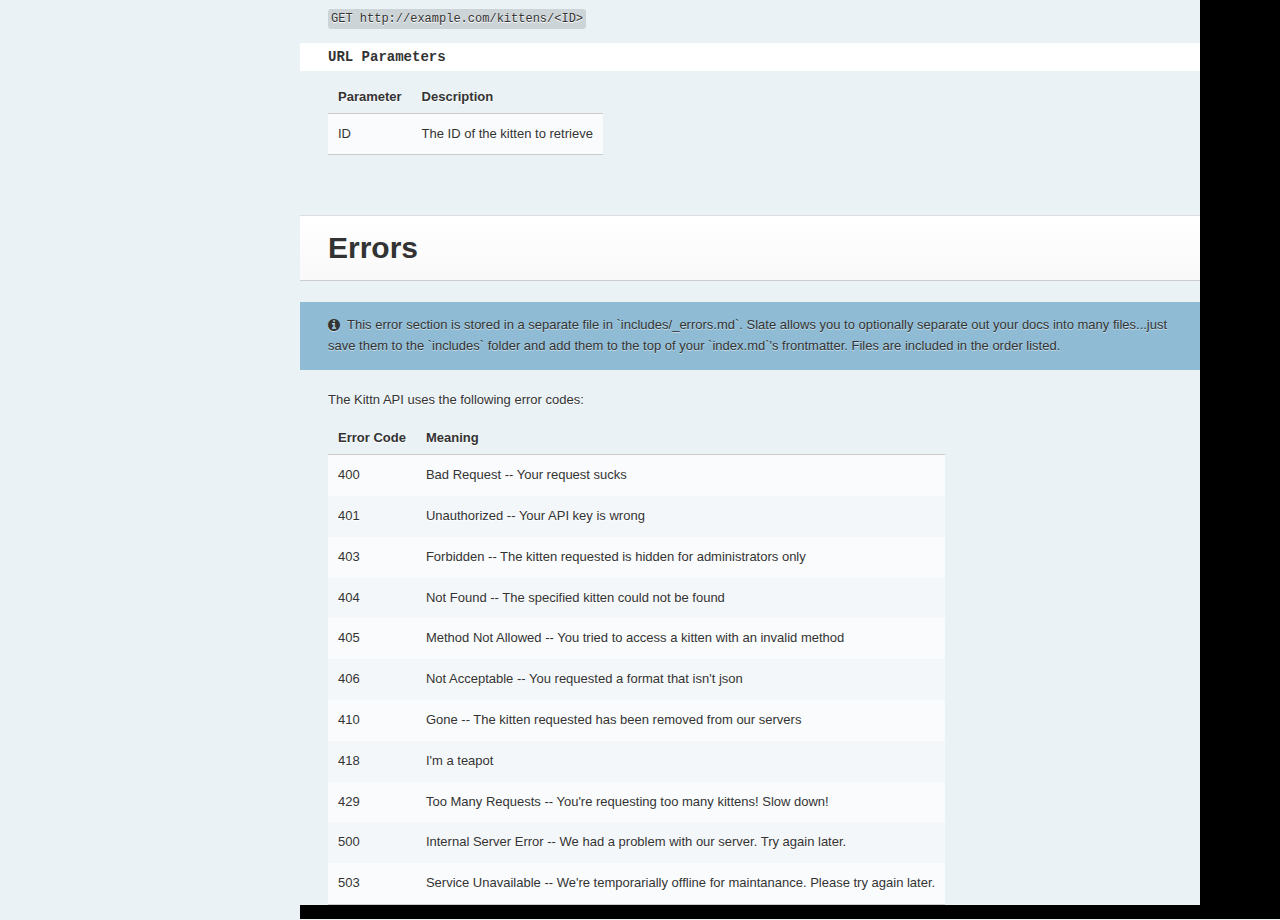
==== commit 50d1860f: "Fixed headers" ====
--- a/docs/index.html
+++ b/docs/index.html
@@ -15,9 +15,6 @@
       <script>
         $(function() {
           var langs = [];
-            langs.push("shell");
-            langs.push("ruby");
-            langs.push("python");
           setupLanguages( langs );
         });
       </script>
@@ -33,9 +30,6 @@
     <div class="tocify-wrapper">
       <img src="images/logo.png" />
         <div class="lang-selector">
-              <a href="#" data-language-name="shell"> cURL</a>
-              <a href="#" data-language-name="ruby"> Ruby</a>
-              <a href="#" data-language-name="python"> Python</a>
         </div>
         <div class="search">
           <input type="text" class="search" id="input-search" placeholder="Search">
@@ -62,14 +56,6 @@
 
 api = <span class="hljs-constant">Kittn::APIClient</span>.authorize!(<span class="hljs-string">'meowmeowmeow'</span>)
 </code></pre>
-<pre><code class="highlight python"><span class="hljs-keyword">import</span> kittn
-
-api = kittn.authorize(<span class="hljs-string">'meowmeowmeow'</span>)
-</code></pre>
-<pre><code class="highlight shell"><span class="hljs-comment"># With shell, you can just pass the correct header with each request</span>
-curl <span class="hljs-string">"api_endpoint_here"</span>
-  -H <span class="hljs-string">"Authorization: meowmeowmeow"</span>
-</code></pre>
 <blockquote>
 <p>Make sure to replace <code>meowmeowmeow</code> with your API key.</p>
 </blockquote>
@@ -82,6 +68,11 @@
 
 <h1 id="kittens">Kittens</h1>
 <h2 id="get-all-kittens">Get All Kittens</h2>
+<h3 id="-static-record-set-options-options-"><code>static</code> record.set( options : <code>options</code> )</h3>
+<blockquote>
+<p>Blockquote</p>
+</blockquote>
+<h4 id="fourth-level">Fourth level</h4>
 <pre><code class="highlight ruby"><span class="hljs-keyword">require</span> <span class="hljs-string">'kittn'</span>
 
 api = <span class="hljs-constant">Kittn::APIClient</span>.authorize!(<span class="hljs-string">'meowmeowmeow'</span>)
--- a/docs/stylesheets/screen.css
+++ b/docs/stylesheets/screen.css
@@ -1 +1 @@
-/*! normalize.css v2.0.1 | MIT License | git.io/normalize */article,aside,details,figcaption,figure,footer,header,hgroup,nav,section,summary{display:block}audio,canvas,video{display:inline-block}audio:not([controls]){display:none;height:0}[hidden]{display:none}html{font-family:sans-serif;-webkit-text-size-adjust:100%;-ms-text-size-adjust:100%}body{margin:0}a:focus{outline:thin dotted}a:active,a:hover{outline:0}h1{font-size:2em}abbr[title]{border-bottom:1px dotted}b,strong{font-weight:bold}dfn{font-style:italic}mark{background:#ff0;color:#000}code,kbd,pre,samp{font-family:monospace, serif;font-size:1em}pre{white-space:pre;white-space:pre-wrap;word-wrap:break-word}q{quotes:"\201C" "\201D" "\2018" "\2019"}small{font-size:80%}sub,sup{font-size:75%;line-height:0;position:relative;vertical-align:baseline}sup{top:-0.5em}sub{bottom:-0.25em}img{border:0}svg:not(:root){overflow:hidden}figure{margin:0}fieldset{border:1px solid #c0c0c0;margin:0 2px;padding:0.35em 0.625em 0.75em}legend{border:0;padding:0}button,input,select,textarea{font-family:inherit;font-size:100%;margin:0}button,input{line-height:normal}button,html input[type="button"],input[type="reset"],input[type="submit"]{-webkit-appearance:button;cursor:pointer}button[disabled],input[disabled]{cursor:default}input[type="checkbox"],input[type="radio"]{box-sizing:border-box;padding:0}input[type="search"]{-webkit-appearance:textfield;-moz-box-sizing:content-box;-webkit-box-sizing:content-box;box-sizing:content-box}input[type="search"]::-webkit-search-cancel-button,input[type="search"]::-webkit-search-decoration{-webkit-appearance:none}button::-moz-focus-inner,input::-moz-focus-inner{border:0;padding:0}textarea{overflow:auto;vertical-align:top}table{border-collapse:collapse;border-spacing:0}.content h1,.content h2,.content h3,.content h4,.content h5,.content h6,html,body{font-family:"Helvetica Neue", Helvetica, Arial, sans-serif;font-size:13px}.content h1,.content h2,.content h3,.content h4,.content h5,.content h6{font-weight:bold}.content code,.content pre{font-family:Consolas, Menlo, Monaco, "Lucida Console", "Liberation Mono", "DejaVu Sans Mono", "Bitstream Vera Sans Mono", "Courier New", monospace, serif;font-size:12px;line-height:1.5}.content code{-ms-word-break:break-all;word-break:break-all;word-break:break-word;-webkit-hyphens:auto;-moz-hyphens:auto;hyphens:auto}.highlight table td{padding:5px}.highlight table pre{margin:0}.highlight,.highlight .w{color:#f8f8f2;background-color:#272822}.highlight .err{color:#151515;background-color:#ac4142}.highlight .c,.highlight .cd,.highlight .cm,.highlight .c1,.highlight .cs{color:#505050}.highlight .cp{color:#f4bf75}.highlight .nt{color:#f4bf75}.highlight .o,.highlight .ow{color:#d0d0d0}.highlight .p,.highlight .pi{color:#d0d0d0}.highlight .gi{color:#90a959}.highlight .gd{color:#ac4142}.highlight .gh{color:#6a9fb5;background-color:#151515;font-weight:bold}.highlight .k,.highlight .kn,.highlight .kp,.highlight .kr,.highlight .kv{color:#aa759f}.highlight .kc{color:#d28445}.highlight .kt{color:#d28445}.highlight .kd{color:#d28445}.highlight .s,.highlight .sb,.highlight .sc,.highlight .sd,.highlight .s2,.highlight .sh,.highlight .sx,.highlight .s1{color:#90a959}.highlight .sr{color:#75b5aa}.highlight .si{color:#8f5536}.highlight .se{color:#8f5536}.highlight .nn{color:#f4bf75}.highlight .nc{color:#f4bf75}.highlight .no{color:#f4bf75}.highlight .na{color:#6a9fb5}.highlight .m,.highlight .mf,.highlight .mh,.highlight .mi,.highlight .il,.highlight .mo,.highlight .mb,.highlight .mx{color:#90a959}.highlight .ss{color:#90a959}.highlight .c,.highlight .cm,.highlight .c1,.highlight .cs{color:#909090}.highlight,.highlight .w{background-color:#292929}@font-face{font-family:'icomoon';src:url("../fonts/icomoon.eot");src:url("../fonts/icomoon.eot?#iefix") format("embedded-opentype"),url("../fonts/icomoon.ttf") format("truetype"),url("../fonts/icomoon.woff") format("woff"),url("../fonts/icomoon.svg#icomoon") format("svg");font-weight:normal;font-style:normal}.content aside.warning:before,.content aside.notice:before,.content aside.success:before,.tocify-wrapper>.search:before{font-family:'icomoon';speak:none;font-style:normal;font-weight:normal;font-variant:normal;text-transform:none;line-height:1}.content aside.warning:before{content:"\e600"}.content aside.notice:before{content:"\e602"}.content aside.success:before{content:"\e606"}.tocify-wrapper>.search:before{content:"\e607"}html,body{color:#333;padding:0;margin:0;-webkit-font-smoothing:antialiased;-moz-osx-font-smoothing:grayscale;background-color:#eaf2f6;height:100%;-webkit-text-size-adjust:none}#toc>ul>li>a>span{float:right;background-color:#2484FF;border-radius:40px;width:20px}.tocify-wrapper{-moz-transition:left 0.3s ease-in-out;-o-transition:left 0.3s ease-in-out;-webkit-transition:left 0.3s ease-in-out;transition:left 0.3s ease-in-out;overflow-y:auto;overflow-x:hidden;position:fixed;z-index:30;top:0;left:0;bottom:0;width:300px;background-color:#393939;font-size:13px;font-weight:bold}.tocify-wrapper .lang-selector{display:none}.tocify-wrapper .lang-selector a{padding-top:0.5em;padding-bottom:0.5em}.tocify-wrapper>img{display:block}.tocify-wrapper>.search{position:relative}.tocify-wrapper>.search input{background:#393939;border-width:0 0 1px 0;border-color:#666;padding:6px 0 6px 20px;-moz-box-sizing:border-box;-webkit-box-sizing:border-box;box-sizing:border-box;margin:10px 15px;width:270px;outline:none;color:#fff;border-radius:0}.tocify-wrapper>.search:before{position:absolute;top:17px;left:15px;color:#fff}.tocify-wrapper img+.tocify{margin-top:20px}.tocify-wrapper .search-results{margin-top:0;-moz-box-sizing:border-box;-webkit-box-sizing:border-box;box-sizing:border-box;height:0;overflow-y:auto;overflow-x:hidden;-moz-transition-property:height, margin;-o-transition-property:height, margin;-webkit-transition-property:height, margin;transition-property:height margin;-moz-transition-duration:180ms;-o-transition-duration:180ms;-webkit-transition-duration:180ms;transition-duration:180ms;-moz-transition-timing-function:ease-in-out;-o-transition-timing-function:ease-in-out;-webkit-transition-timing-function:ease-in-out;transition-timing-function:ease-in-out;background:url('[data-uri]'),url('[data-uri]'),url('[data-uri]'),url('[data-uri]'),#262626;background:-webkit-gradient(linear, 50% 0%, 50% 8, color-stop(0%, rgba(0,0,0,0.2)), color-stop(100%, transparent)),-webkit-gradient(linear, 50% 100%, 50% 0%, color-stop(0%, rgba(0,0,0,0.2)), color-stop(100%, transparent)),-webkit-gradient(linear, 50% 0%, 50% 1.5, color-stop(0%, #000), color-stop(100%, transparent)),-webkit-gradient(linear, 50% 100%, 50% 0%, color-stop(0%, #939393), color-stop(100%, rgba(147,147,147,0))),#262626;background:-moz-linear-gradient(top, rgba(0,0,0,0.2), transparent 8px),-moz-linear-gradient(bottom, rgba(0,0,0,0.2), transparent 8px),-moz-linear-gradient(top, #000, transparent 1.5px),-moz-linear-gradient(bottom, #939393, rgba(147,147,147,0) 1.5px),#262626;background:-webkit-linear-gradient(top, rgba(0,0,0,0.2), transparent 8px),-webkit-linear-gradient(bottom, rgba(0,0,0,0.2), transparent 8px),-webkit-linear-gradient(top, #000, transparent 1.5px),-webkit-linear-gradient(bottom, #939393, rgba(147,147,147,0) 1.5px),#262626;background:linear-gradient(to bottom, rgba(0,0,0,0.2), transparent 8px),linear-gradient(to top, rgba(0,0,0,0.2), transparent 8px),linear-gradient(to bottom, #000, transparent 1.5px),linear-gradient(to top, #939393, rgba(147,147,147,0) 1.5px),#262626}.tocify-wrapper .search-results.visible{height:30%;margin-bottom:1em}.tocify-wrapper .search-results li{margin:1em 15px;line-height:1}.tocify-wrapper .search-results a{color:#fff;text-decoration:none}.tocify-wrapper .search-results a:hover{text-decoration:underline}.tocify-wrapper .tocify-item>a,.tocify-wrapper .toc-footer li{padding:0 15px 0 15px;display:block;overflow-x:hidden;white-space:nowrap;text-overflow:ellipsis}.tocify-wrapper ul,.tocify-wrapper li{list-style:none;margin:0;padding:0;line-height:28px}.tocify-wrapper li{color:#fff;-moz-transition-property:"background";-o-transition-property:"background";-webkit-transition-property:"background";transition-property:"background";-moz-transition-timing-function:"linear";-o-transition-timing-function:"linear";-webkit-transition-timing-function:"linear";transition-timing-function:"linear";-moz-transition-duration:230ms;-o-transition-duration:230ms;-webkit-transition-duration:230ms;transition-duration:230ms}.tocify-wrapper .tocify-focus{-moz-box-shadow:0px 1px 0px #000;-webkit-box-shadow:0px 1px 0px #000;box-shadow:0px 1px 0px #000;background-color:#2467af;color:#fff}.tocify-wrapper .tocify-subheader{display:none;background-color:#262626;font-weight:500;background:url('[data-uri]'),url('[data-uri]'),url('[data-uri]'),url('[data-uri]'),#262626;background:-webkit-gradient(linear, 50% 0%, 50% 8, color-stop(0%, rgba(0,0,0,0.2)), color-stop(100%, transparent)),-webkit-gradient(linear, 50% 100%, 50% 0%, color-stop(0%, rgba(0,0,0,0.2)), color-stop(100%, transparent)),-webkit-gradient(linear, 50% 0%, 50% 1.5, color-stop(0%, #000), color-stop(100%, transparent)),-webkit-gradient(linear, 50% 100%, 50% 0%, color-stop(0%, #939393), color-stop(100%, rgba(147,147,147,0))),#262626;background:-moz-linear-gradient(top, rgba(0,0,0,0.2), transparent 8px),-moz-linear-gradient(bottom, rgba(0,0,0,0.2), transparent 8px),-moz-linear-gradient(top, #000, transparent 1.5px),-moz-linear-gradient(bottom, #939393, rgba(147,147,147,0) 1.5px),#262626;background:-webkit-linear-gradient(top, rgba(0,0,0,0.2), transparent 8px),-webkit-linear-gradient(bottom, rgba(0,0,0,0.2), transparent 8px),-webkit-linear-gradient(top, #000, transparent 1.5px),-webkit-linear-gradient(bottom, #939393, rgba(147,147,147,0) 1.5px),#262626;background:linear-gradient(to bottom, rgba(0,0,0,0.2), transparent 8px),linear-gradient(to top, rgba(0,0,0,0.2), transparent 8px),linear-gradient(to bottom, #000, transparent 1.5px),linear-gradient(to top, #939393, rgba(147,147,147,0) 1.5px),#262626}.tocify-wrapper .tocify-subheader .tocify-item>a{padding-left:25px;font-size:12px}.tocify-wrapper .tocify-subheader>li:last-child{box-shadow:none}.tocify-wrapper .toc-footer{padding:1em 0;margin-top:1em;border-top:1px dashed #666}.tocify-wrapper .toc-footer li,.tocify-wrapper .toc-footer a{color:#fff;text-decoration:none}.tocify-wrapper .toc-footer a:hover{text-decoration:underline}.tocify-wrapper .toc-footer li{font-size:0.8em;line-height:1.7;text-decoration:none}#nav-button{padding:0 1.5em 5em 0;display:none;position:fixed;top:0;left:0;z-index:100;color:#000;text-decoration:none;font-weight:bold;opacity:0.7;line-height:16px;-moz-transition:left 0.3s ease-in-out;-o-transition:left 0.3s ease-in-out;-webkit-transition:left 0.3s ease-in-out;transition:left 0.3s ease-in-out}#nav-button span{display:block;padding:6px 6px 6px;background-color:rgba(234,242,246,0.7);-moz-transform-origin:0 0;-ms-transform-origin:0 0;-webkit-transform-origin:0 0;transform-origin:0 0;-moz-transform:rotate(-90deg) translate(-100%, 0);-ms-transform:rotate(-90deg) translate(-100%, 0);-webkit-transform:rotate(-90deg) translate(-100%, 0);transform:rotate(-90deg) translate(-100%, 0);border-radius:0 0 0 5px}#nav-button img{height:16px;vertical-align:bottom}#nav-button:hover{opacity:1}#nav-button.open{left:300px}.page-wrapper{margin-left:300px;position:relative;z-index:10;background-color:black;min-height:100%;padding-bottom:1px}.page-wrapper .dark-box{width:50%;background-color:#393939;position:absolute;right:0;top:0;bottom:0}.page-wrapper .lang-selector{position:fixed;z-index:50;border-bottom:5px solid #393939}.lang-selector{background-color:#222;width:100%;font-weight:bold}.lang-selector a{display:block;float:left;color:#fff;text-decoration:none;padding:0 10px;line-height:30px}.lang-selector a:active{background-color:#111;color:#fff}.lang-selector a.active{background-color:#393939;color:#fff}.lang-selector:after{content:'';clear:both;display:block}.content{position:relative;z-index:30;    max-width: 900px;    background-color: #eaf2f6;}.content:after{content:'';display:block;clear:both}.content>h1,.content>h2,.content>h3,.content>h4,.content>h5,.content>h6,.content>p,.content>table,.content>ul,.content>ol,.content>aside,.content>dl{padding:0 28px;-moz-box-sizing:border-box;-webkit-box-sizing:border-box;box-sizing:border-box;display:block;text-shadow:0px 1px 0px #fff}.content>ul,.content>ol{padding-left:43px}.content>h1,.content>h2,.content>div{clear:both}.content h1{font-size:30px;padding-top:0.5em;padding-bottom:0.5em;border-bottom:1px solid #ccc;margin-bottom:21px;margin-top:2em;border-top:1px solid #ddd;background-image:url('[data-uri]');background-size:100%;background-image:-webkit-gradient(linear, 50% 0%, 50% 100%, color-stop(0%, #fff), color-stop(100%, #f9f9f9));background-image:-moz-linear-gradient(top, #fff, #f9f9f9);background-image:-webkit-linear-gradient(top, #fff, #f9f9f9);background-image:linear-gradient(to bottom, #fff, #f9f9f9)}.content h1:first-child,.content div:first-child+h1{border-top-width:0;margin-top:0}.content h2{font-size:20px;margin-top:4em;margin-bottom:0;border-top:1px solid #ccc;padding-top:1.2em;padding-bottom:1.2em;background-image:url('[data-uri]');background-size:100%;background-image:-webkit-gradient(linear, 50% 0%, 50% 100%, color-stop(0%, rgba(255,255,255,0.4)), color-stop(100%, rgba(255,255,255,0)));background-image:-moz-linear-gradient(top, rgba(255,255,255,0.4), rgba(255,255,255,0));background-image:-webkit-linear-gradient(top, rgba(255,255,255,0.4), rgba(255,255,255,0));background-image:linear-gradient(to bottom, rgba(255,255,255,0.4), rgba(255,255,255,0))}.content h1+h2,.content h1+div+h2{margin-top:-21px;border-top:none}.content h3,.content h4,.content h5,.content h6{font-size:12px;margin-top:2.5em;margin-bottom:0.8em;text-transform:uppercase}.content h4,.content h5,.content h6{font-size:10px}.content hr{margin:2em 0;border-top:2px solid #393939;border-bottom:2px solid #eaf2f6}.content table{margin-bottom:1em;overflow:auto}.content table th,.content table td{text-align:left;vertical-align:top;line-height:1.6}.content table th{padding:5px 10px;border-bottom:1px solid #ccc;vertical-align:bottom}.content table td{padding:10px}.content table tr:last-child{border-bottom:1px solid #ccc}.content table tr:nth-child(odd)>td{background-color:#f9fbfc}.content table tr:nth-child(even)>td{background-color:#f3f7fa}.content dt{font-weight:bold}.content dd{margin-left:15px}.content p,.content li,.content dt,.content dd{line-height:1.6;margin-top:0}.content img{max-width:100%}.content code{background-color:rgba(0,0,0,0.05);padding:3px;border-radius:3px}.content pre>code{background-color:transparent;padding:0}.content aside{padding-top:1em;padding-bottom:1em;text-shadow:0 1px 0 #c6dde9;margin-top:1.5em;margin-bottom:1.5em;background:#8fbcd4;line-height:1.6}.content aside.warning{background-color:#c97a7e;text-shadow:0 1px 0 #dfb0b3}.content aside.success{background-color:#6ac174;text-shadow:0 1px 0 #a0d7a6}.content aside:before{vertical-align:middle;padding-right:0.5em;font-size:14px}.content .search-highlight{padding:2px;margin:-2px;border-radius:4px;border:1px solid #F7E633;text-shadow:1px 1px 0 #666;background:url('[data-uri]');background:-webkit-gradient(linear, 100% 100%, 0% 0%, color-stop(0%, #f7e633), color-stop(100%, #f1d32f));background:-moz-linear-gradient(bottom right, #f7e633 0%, #f1d32f 100%);background:-webkit-linear-gradient(bottom right, #f7e633 0%, #f1d32f 100%);background:linear-gradient(to top left, #f7e633 0%, #f1d32f 100%)}.content pre,.content blockquote{background-color:#292929;color:#fff;padding:2em 28px;margin:0;clear:right;-moz-box-sizing:border-box;-webkit-box-sizing:border-box;box-sizing:border-box;text-shadow:0px 1px 2px rgba(0,0,0,0.4)}.content pre>p,.content blockquote>p{margin:0}.content pre a,.content blockquote a{color:#fff;text-decoration:none;border-bottom:dashed 1px #ccc}.content blockquote>p{background-color:#1c1c1c;border-radius:5px;padding:13px;color:#ccc;border-top:1px solid #000;border-bottom:1px solid #404040}@media (max-width: 930px){.tocify-wrapper{left:-300px}.tocify-wrapper.open{left:0}.page-wrapper{margin-left:0;}#nav-button{display:block}.tocify-wrapper .tocify-item>a{padding-top:0.3em;padding-bottom:0.3em}}@media (max-width: 700px){.dark-box{display:none}.content>h1,.content>h2,.content>h3,.content>h4,.content>h5,.content>h6,.content>p,.content>table,.content>ul,.content>ol,.content>aside,.content>dl{margin-right:0}.tocify-wrapper .lang-selector{display:block}.page-wrapper .lang-selector{display:none}.content pre,.content blockquote{width:auto;float:none}.content>pre+h1,.content>blockquote+h1,.content>pre+h2,.content>blockquote+h2,.content>pre+h3,.content>blockquote+h3,.content>pre+h4,.content>blockquote+h4,.content>pre+h5,.content>blockquote+h5,.content>pre+h6,.content>blockquote+h6,.content>pre+p,.content>blockquote+p,.content>pre+table,.content>blockquote+table,.content>pre+ul,.content>blockquote+ul,.content>pre+ol,.content>blockquote+ol,.content>pre+aside,.content>blockquote+aside,.content>pre+dl,.content>blockquote+dl{margin-top:28px}}
+/*! normalize.css v2.0.1 | MIT License | git.io/normalize */article,aside,details,figcaption,figure,footer,header,hgroup,nav,section,summary{display:block}audio,canvas,video{display:inline-block}audio:not([controls]){display:none;height:0}[hidden]{display:none}html{font-family:sans-serif;-webkit-text-size-adjust:100%;-ms-text-size-adjust:100%}body{margin:0}a:focus{outline:thin dotted}a:active,a:hover{outline:0}h1{font-size:2em}abbr[title]{border-bottom:1px dotted}b,strong{font-weight:bold}dfn{font-style:italic}mark{background:#ff0;color:#000}code,kbd,pre,samp{font-family:monospace, serif;font-size:1em}pre{white-space:pre;white-space:pre-wrap;word-wrap:break-word}q{quotes:"\201C" "\201D" "\2018" "\2019"}small{font-size:80%}sub,sup{font-size:75%;line-height:0;position:relative;vertical-align:baseline}sup{top:-0.5em}sub{bottom:-0.25em}img{border:0}svg:not(:root){overflow:hidden}figure{margin:0}fieldset{border:1px solid #c0c0c0;margin:0 2px;padding:0.35em 0.625em 0.75em}legend{border:0;padding:0}button,input,select,textarea{font-family:inherit;font-size:100%;margin:0}button,input{line-height:normal}button,html input[type="button"],input[type="reset"],input[type="submit"]{-webkit-appearance:button;cursor:pointer}button[disabled],input[disabled]{cursor:default}input[type="checkbox"],input[type="radio"]{box-sizing:border-box;padding:0}input[type="search"]{-webkit-appearance:textfield;-moz-box-sizing:content-box;-webkit-box-sizing:content-box;box-sizing:content-box}input[type="search"]::-webkit-search-cancel-button,input[type="search"]::-webkit-search-decoration{-webkit-appearance:none}button::-moz-focus-inner,input::-moz-focus-inner{border:0;padding:0}textarea{overflow:auto;vertical-align:top}table{border-collapse:collapse;border-spacing:0}.content h1,.content h2,.content h3,.content h4,.content h5,.content h6,html,body{font-family:"Helvetica Neue", Helvetica, Arial, sans-serif;font-size:13px}.content h1,.content h2,.content h3,.content h4,.content h5,.content h6{font-weight:bold}.content code,.content pre{font-family:Consolas, Menlo, Monaco, "Lucida Console", "Liberation Mono", "DejaVu Sans Mono", "Bitstream Vera Sans Mono", "Courier New", monospace, serif;font-size:12px;line-height:1.5}.content code{-ms-word-break:break-all;word-break:break-all;word-break:break-word;-webkit-hyphens:auto;-moz-hyphens:auto;hyphens:auto}.highlight table td{padding:5px}.highlight table pre{margin:0}.highlight,.highlight .w{color:#f8f8f2;background-color:#272822}.highlight .err{color:#151515;background-color:#ac4142}.highlight .c,.highlight .cd,.highlight .cm,.highlight .c1,.highlight .cs{color:#505050}.highlight .cp{color:#f4bf75}.highlight .nt{color:#f4bf75}.highlight .o,.highlight .ow{color:#d0d0d0}.highlight .p,.highlight .pi{color:#d0d0d0}.highlight .gi{color:#90a959}.highlight .gd{color:#ac4142}.highlight .gh{color:#6a9fb5;background-color:#151515;font-weight:bold}.highlight .k,.highlight .kn,.highlight .kp,.highlight .kr,.highlight .kv{color:#aa759f}.highlight .kc{color:#d28445}.highlight .kt{color:#d28445}.highlight .kd{color:#d28445}.highlight .s,.highlight .sb,.highlight .sc,.highlight .sd,.highlight .s2,.highlight .sh,.highlight .sx,.highlight .s1{color:#90a959}.highlight .sr{color:#75b5aa}.highlight .si{color:#8f5536}.highlight .se{color:#8f5536}.highlight .nn{color:#f4bf75}.highlight .nc{color:#f4bf75}.highlight .no{color:#f4bf75}.highlight .na{color:#6a9fb5}.highlight .m,.highlight .mf,.highlight .mh,.highlight .mi,.highlight .il,.highlight .mo,.highlight .mb,.highlight .mx{color:#90a959}.highlight .ss{color:#90a959}.highlight .c,.highlight .cm,.highlight .c1,.highlight .cs{color:#909090}.highlight,.highlight .w{background-color:#292929}@font-face{font-family:'icomoon';src:url("../fonts/icomoon.eot");src:url("../fonts/icomoon.eot?#iefix") format("embedded-opentype"),url("../fonts/icomoon.ttf") format("truetype"),url("../fonts/icomoon.woff") format("woff"),url("../fonts/icomoon.svg#icomoon") format("svg");font-weight:normal;font-style:normal}.content aside.warning:before,.content aside.notice:before,.content aside.success:before,.tocify-wrapper>.search:before{font-family:'icomoon';speak:none;font-style:normal;font-weight:normal;font-variant:normal;text-transform:none;line-height:1}.content aside.warning:before{content:"\e600"}.content aside.notice:before{content:"\e602"}.content aside.success:before{content:"\e606"}.tocify-wrapper>.search:before{content:"\e607"}html,body{color:#333;padding:0;margin:0;-webkit-font-smoothing:antialiased;-moz-osx-font-smoothing:grayscale;background-color:#eaf2f6;height:100%;-webkit-text-size-adjust:none}#toc>ul>li>a>span{float:right;background-color:#2484FF;border-radius:40px;width:20px}.tocify-wrapper{-moz-transition:left 0.3s ease-in-out;-o-transition:left 0.3s ease-in-out;-webkit-transition:left 0.3s ease-in-out;transition:left 0.3s ease-in-out;overflow-y:auto;overflow-x:hidden;position:fixed;z-index:30;top:0;left:0;bottom:0;width:300px;background-color:#393939;font-size:13px;font-weight:bold}.tocify-wrapper .lang-selector{display:none}.tocify-wrapper .lang-selector a{padding-top:0.5em;padding-bottom:0.5em}.tocify-wrapper>img{display:block}.tocify-wrapper>.search{position:relative}.tocify-wrapper>.search input{background:#393939;border-width:0 0 1px 0;border-color:#666;padding:6px 0 6px 20px;-moz-box-sizing:border-box;-webkit-box-sizing:border-box;box-sizing:border-box;margin:10px 15px;width:270px;outline:none;color:#fff;border-radius:0}.tocify-wrapper>.search:before{position:absolute;top:17px;left:15px;color:#fff}.tocify-wrapper img+.tocify{margin-top:20px}.tocify-wrapper .search-results{margin-top:0;-moz-box-sizing:border-box;-webkit-box-sizing:border-box;box-sizing:border-box;height:0;overflow-y:auto;overflow-x:hidden;-moz-transition-property:height, margin;-o-transition-property:height, margin;-webkit-transition-property:height, margin;transition-property:height margin;-moz-transition-duration:180ms;-o-transition-duration:180ms;-webkit-transition-duration:180ms;transition-duration:180ms;-moz-transition-timing-function:ease-in-out;-o-transition-timing-function:ease-in-out;-webkit-transition-timing-function:ease-in-out;transition-timing-function:ease-in-out;background:url('[data-uri]'),url('[data-uri]'),url('[data-uri]'),url('[data-uri]'),#262626;background:-webkit-gradient(linear, 50% 0%, 50% 8, color-stop(0%, rgba(0,0,0,0.2)), color-stop(100%, transparent)),-webkit-gradient(linear, 50% 100%, 50% 0%, color-stop(0%, rgba(0,0,0,0.2)), color-stop(100%, transparent)),-webkit-gradient(linear, 50% 0%, 50% 1.5, color-stop(0%, #000), color-stop(100%, transparent)),-webkit-gradient(linear, 50% 100%, 50% 0%, color-stop(0%, #939393), color-stop(100%, rgba(147,147,147,0))),#262626;background:-moz-linear-gradient(top, rgba(0,0,0,0.2), transparent 8px),-moz-linear-gradient(bottom, rgba(0,0,0,0.2), transparent 8px),-moz-linear-gradient(top, #000, transparent 1.5px),-moz-linear-gradient(bottom, #939393, rgba(147,147,147,0) 1.5px),#262626;background:-webkit-linear-gradient(top, rgba(0,0,0,0.2), transparent 8px),-webkit-linear-gradient(bottom, rgba(0,0,0,0.2), transparent 8px),-webkit-linear-gradient(top, #000, transparent 1.5px),-webkit-linear-gradient(bottom, #939393, rgba(147,147,147,0) 1.5px),#262626;background:linear-gradient(to bottom, rgba(0,0,0,0.2), transparent 8px),linear-gradient(to top, rgba(0,0,0,0.2), transparent 8px),linear-gradient(to bottom, #000, transparent 1.5px),linear-gradient(to top, #939393, rgba(147,147,147,0) 1.5px),#262626}.tocify-wrapper .search-results.visible{height:30%;margin-bottom:1em}.tocify-wrapper .search-results li{margin:1em 15px;line-height:1}.tocify-wrapper .search-results a{color:#fff;text-decoration:none}.tocify-wrapper .search-results a:hover{text-decoration:underline}.tocify-wrapper .tocify-item>a,.tocify-wrapper .toc-footer li{padding:0 15px 0 15px;display:block;overflow-x:hidden;white-space:nowrap;text-overflow:ellipsis}.tocify-wrapper ul,.tocify-wrapper li{list-style:none;margin:0;padding:0;line-height:28px}.tocify-wrapper li{color:#fff;-moz-transition-property:"background";-o-transition-property:"background";-webkit-transition-property:"background";transition-property:"background";-moz-transition-timing-function:"linear";-o-transition-timing-function:"linear";-webkit-transition-timing-function:"linear";transition-timing-function:"linear";-moz-transition-duration:230ms;-o-transition-duration:230ms;-webkit-transition-duration:230ms;transition-duration:230ms}.tocify-wrapper .tocify-focus{-moz-box-shadow:0px 1px 0px #000;-webkit-box-shadow:0px 1px 0px #000;box-shadow:0px 1px 0px #000;background-color:#2467af;color:#fff}.tocify-wrapper .tocify-subheader{display:none;background-color:#262626;font-weight:500;background:url('[data-uri]'),url('[data-uri]'),url('[data-uri]'),url('[data-uri]'),#262626;background:-webkit-gradient(linear, 50% 0%, 50% 8, color-stop(0%, rgba(0,0,0,0.2)), color-stop(100%, transparent)),-webkit-gradient(linear, 50% 100%, 50% 0%, color-stop(0%, rgba(0,0,0,0.2)), color-stop(100%, transparent)),-webkit-gradient(linear, 50% 0%, 50% 1.5, color-stop(0%, #000), color-stop(100%, transparent)),-webkit-gradient(linear, 50% 100%, 50% 0%, color-stop(0%, #939393), color-stop(100%, rgba(147,147,147,0))),#262626;background:-moz-linear-gradient(top, rgba(0,0,0,0.2), transparent 8px),-moz-linear-gradient(bottom, rgba(0,0,0,0.2), transparent 8px),-moz-linear-gradient(top, #000, transparent 1.5px),-moz-linear-gradient(bottom, #939393, rgba(147,147,147,0) 1.5px),#262626;background:-webkit-linear-gradient(top, rgba(0,0,0,0.2), transparent 8px),-webkit-linear-gradient(bottom, rgba(0,0,0,0.2), transparent 8px),-webkit-linear-gradient(top, #000, transparent 1.5px),-webkit-linear-gradient(bottom, #939393, rgba(147,147,147,0) 1.5px),#262626;background:linear-gradient(to bottom, rgba(0,0,0,0.2), transparent 8px),linear-gradient(to top, rgba(0,0,0,0.2), transparent 8px),linear-gradient(to bottom, #000, transparent 1.5px),linear-gradient(to top, #939393, rgba(147,147,147,0) 1.5px),#262626}.tocify-wrapper .tocify-subheader .tocify-item>a{padding-left:25px;font-size:12px}.tocify-wrapper .tocify-subheader>li:last-child{box-shadow:none}.tocify-wrapper .toc-footer{padding:1em 0;margin-top:1em;border-top:1px dashed #666}.tocify-wrapper .toc-footer li,.tocify-wrapper .toc-footer a{color:#fff;text-decoration:none}.tocify-wrapper .toc-footer a:hover{text-decoration:underline}.tocify-wrapper .toc-footer li{font-size:0.8em;line-height:1.7;text-decoration:none}#nav-button{padding:0 1.5em 5em 0;display:none;position:fixed;top:0;left:0;z-index:100;color:#000;text-decoration:none;font-weight:bold;opacity:0.7;line-height:16px;-moz-transition:left 0.3s ease-in-out;-o-transition:left 0.3s ease-in-out;-webkit-transition:left 0.3s ease-in-out;transition:left 0.3s ease-in-out}#nav-button span{display:block;padding:6px 6px 6px;background-color:rgba(234,242,246,0.7);-moz-transform-origin:0 0;-ms-transform-origin:0 0;-webkit-transform-origin:0 0;transform-origin:0 0;-moz-transform:rotate(-90deg) translate(-100%, 0);-ms-transform:rotate(-90deg) translate(-100%, 0);-webkit-transform:rotate(-90deg) translate(-100%, 0);transform:rotate(-90deg) translate(-100%, 0);border-radius:0 0 0 5px}#nav-button img{height:16px;vertical-align:bottom}#nav-button:hover{opacity:1}#nav-button.open{left:300px}.page-wrapper{margin-left:300px;position:relative;z-index:10;background-color:black;min-height:100%;padding-bottom:1px}.page-wrapper .dark-box{width:50%;background-color:#393939;position:absolute;right:0;top:0;bottom:0}.page-wrapper .lang-selector{position:fixed;z-index:50;border-bottom:5px solid #393939}.lang-selector{background-color:#222;width:100%;font-weight:bold}.lang-selector a{display:block;float:left;color:#fff;text-decoration:none;padding:0 10px;line-height:30px}.lang-selector a:active{background-color:#111;color:#fff}.lang-selector a.active{background-color:#393939;color:#fff}.lang-selector:after{content:'';clear:both;display:block}.content{position:relative;z-index:30;    max-width: 900px;    background-color: #eaf2f6;}.content:after{content:'';display:block;clear:both}.content>h1,.content>h2,.content>h3,.content>h4,.content>h5,.content>h6,.content>p,.content>table,.content>ul,.content>ol,.content>aside,.content>dl{padding:0 28px;-moz-box-sizing:border-box;-webkit-box-sizing:border-box;box-sizing:border-box;display:block;text-shadow:0px 1px 0px #fff}.content>ul,.content>ol{padding-left:43px}.content>h1,.content>h2,.content>div{clear:both}.content h1{font-size:30px;padding-top:0.5em;padding-bottom:0.5em;border-bottom:1px solid #ccc;margin-bottom:21px;margin-top:2em;border-top:1px solid #ddd;background-image:url('[data-uri]');background-size:100%;background-image:-webkit-gradient(linear, 50% 0%, 50% 100%, color-stop(0%, #fff), color-stop(100%, #f9f9f9));background-image:-moz-linear-gradient(top, #fff, #f9f9f9);background-image:-webkit-linear-gradient(top, #fff, #f9f9f9);background-image:linear-gradient(to bottom, #fff, #f9f9f9)}.content h1:first-child,.content div:first-child+h1{border-top-width:0;margin-top:0}.content h2{font-size:20px;margin-top:4em;margin-bottom:0;border-top:1px solid #ccc;padding-top:1.2em;padding-bottom:1.2em;background-image:url('[data-uri]');background-size:100%;background-image:-webkit-gradient(linear, 50% 0%, 50% 100%, color-stop(0%, rgba(255,255,255,0.4)), color-stop(100%, rgba(255,255,255,0)));background-image:-moz-linear-gradient(top, rgba(255,255,255,0.4), rgba(255,255,255,0));background-image:-webkit-linear-gradient(top, rgba(255,255,255,0.4), rgba(255,255,255,0));background-image:linear-gradient(to bottom, rgba(255,255,255,0.4), rgba(255,255,255,0))}.content h1+h2,.content h1+div+h2{margin-top:-21px;border-top:none}.content h3,.content h4,.content h5,.content h6{font-size:14px;margin-top:1em;margin-bottom:0.8em;     font-family: monospace;background-color: white;padding-top: 6px;padding-bottom: 6px;}.content h4,.content h5,.content h6{  font-size: 12px;background-color: #ebf3f7; text-transform: uppercase;font-family: sans-serif;}.content hr{margin:2em 0;border-top:2px solid #393939;border-bottom:2px solid #eaf2f6}.content table{margin-bottom:1em;overflow:auto}.content table th,.content table td{text-align:left;vertical-align:top;line-height:1.6}.content table th{padding:5px 10px;border-bottom:1px solid #ccc;vertical-align:bottom}.content table td{padding:10px}.content table tr:last-child{border-bottom:1px solid #ccc}.content table tr:nth-child(odd)>td{background-color:#f9fbfc}.content table tr:nth-child(even)>td{background-color:#f3f7fa}.content dt{font-weight:bold}.content dd{margin-left:15px}.content p,.content li,.content dt,.content dd{line-height:1.6;margin-top:0}.content img{max-width:100%}.content code{background-color:rgba(0,0,0,0.12);padding:3px;border-radius:3px}.content pre>code{background-color:transparent;padding:0}.content aside{padding-top:1em;padding-bottom:1em;text-shadow:0 1px 0 #c6dde9;margin-top:1.5em;margin-bottom:1.5em;background:#8fbcd4;line-height:1.6}.content aside.warning{background-color:#c97a7e;text-shadow:0 1px 0 #dfb0b3}.content aside.success{background-color:#6ac174;text-shadow:0 1px 0 #a0d7a6}.content aside:before{vertical-align:middle;padding-right:0.5em;font-size:14px}.content .search-highlight{padding:2px;margin:-2px;border-radius:4px;border:1px solid #F7E633;text-shadow:1px 1px 0 #666;background:url('[data-uri]');background:-webkit-gradient(linear, 100% 100%, 0% 0%, color-stop(0%, #f7e633), color-stop(100%, #f1d32f));background:-moz-linear-gradient(bottom right, #f7e633 0%, #f1d32f 100%);background:-webkit-linear-gradient(bottom right, #f7e633 0%, #f1d32f 100%);background:linear-gradient(to top left, #f7e633 0%, #f1d32f 100%)}.content pre,.content blockquote{background-color:#292929;color:#fff;padding:2em 28px;margin:0;clear:right;-moz-box-sizing:border-box;-webkit-box-sizing:border-box;box-sizing:border-box;text-shadow:0px 1px 2px rgba(0,0,0,0.4)}.content pre>p,.content blockquote>p{margin:0}.content pre a,.content blockquote a{color:#fff;text-decoration:none;border-bottom:dashed 1px #ccc}.content blockquote>p{background-color:#1c1c1c;border-radius:5px;padding:13px;color:#ccc;border-top:1px solid #000;border-bottom:1px solid #404040}@media (max-width: 930px){.tocify-wrapper{left:-300px}.tocify-wrapper.open{left:0}.page-wrapper{margin-left:0;}#nav-button{display:block}.tocify-wrapper .tocify-item>a{padding-top:0.3em;padding-bottom:0.3em}}@media (max-width: 700px){.dark-box{display:none}.content>h1,.content>h2,.content>h3,.content>h4,.content>h5,.content>h6,.content>p,.content>table,.content>ul,.content>ol,.content>aside,.content>dl{margin-right:0}.tocify-wrapper .lang-selector{display:block}.page-wrapper .lang-selector{display:none}.content pre,.content blockquote{width:auto;float:none}.content>pre+h1,.content>blockquote+h1,.content>pre+h2,.content>blockquote+h2,.content>pre+h3,.content>blockquote+h3,.content>pre+h4,.content>blockquote+h4,.content>pre+h5,.content>blockquote+h5,.content>pre+h6,.content>blockquote+h6,.content>pre+p,.content>blockquote+p,.content>pre+table,.content>blockquote+table,.content>pre+ul,.content>blockquote+ul,.content>pre+ol,.content>blockquote+ol,.content>pre+aside,.content>blockquote+aside,.content>pre+dl,.content>blockquote+dl{margin-top:28px}}
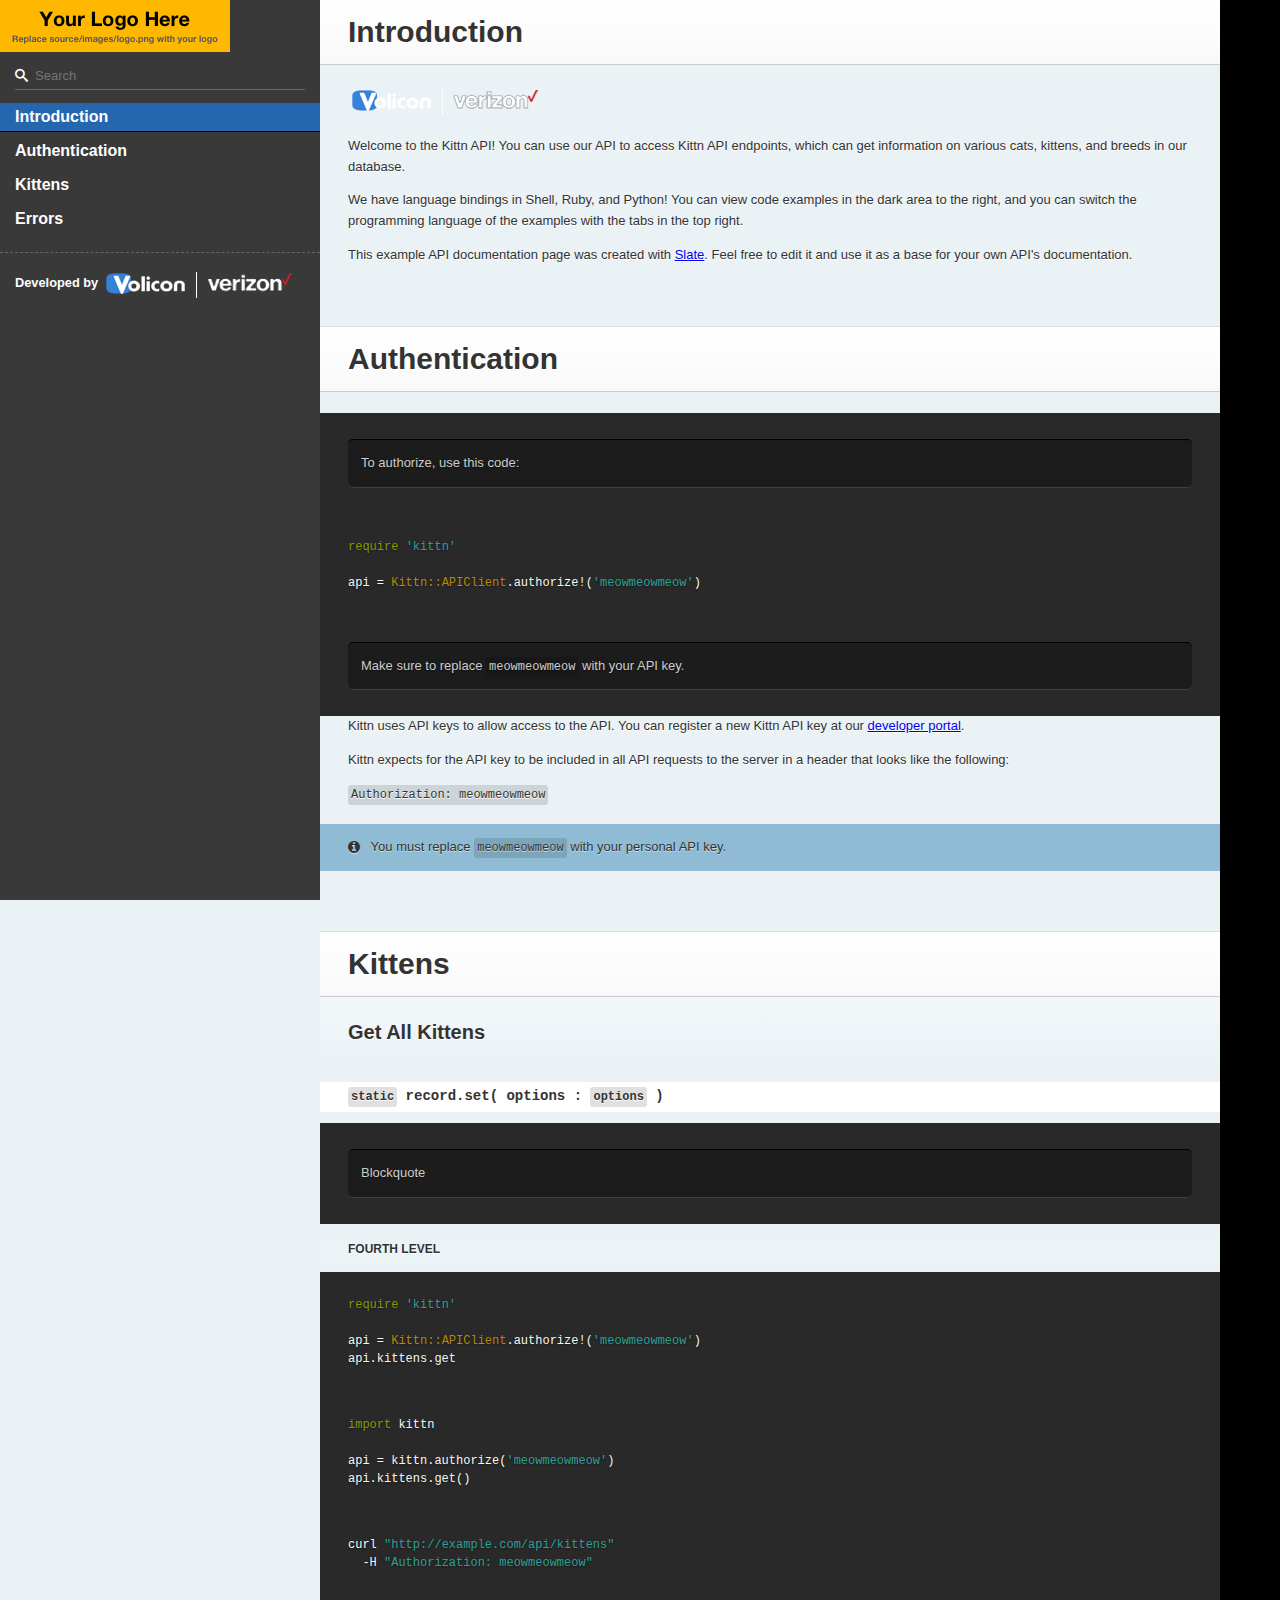
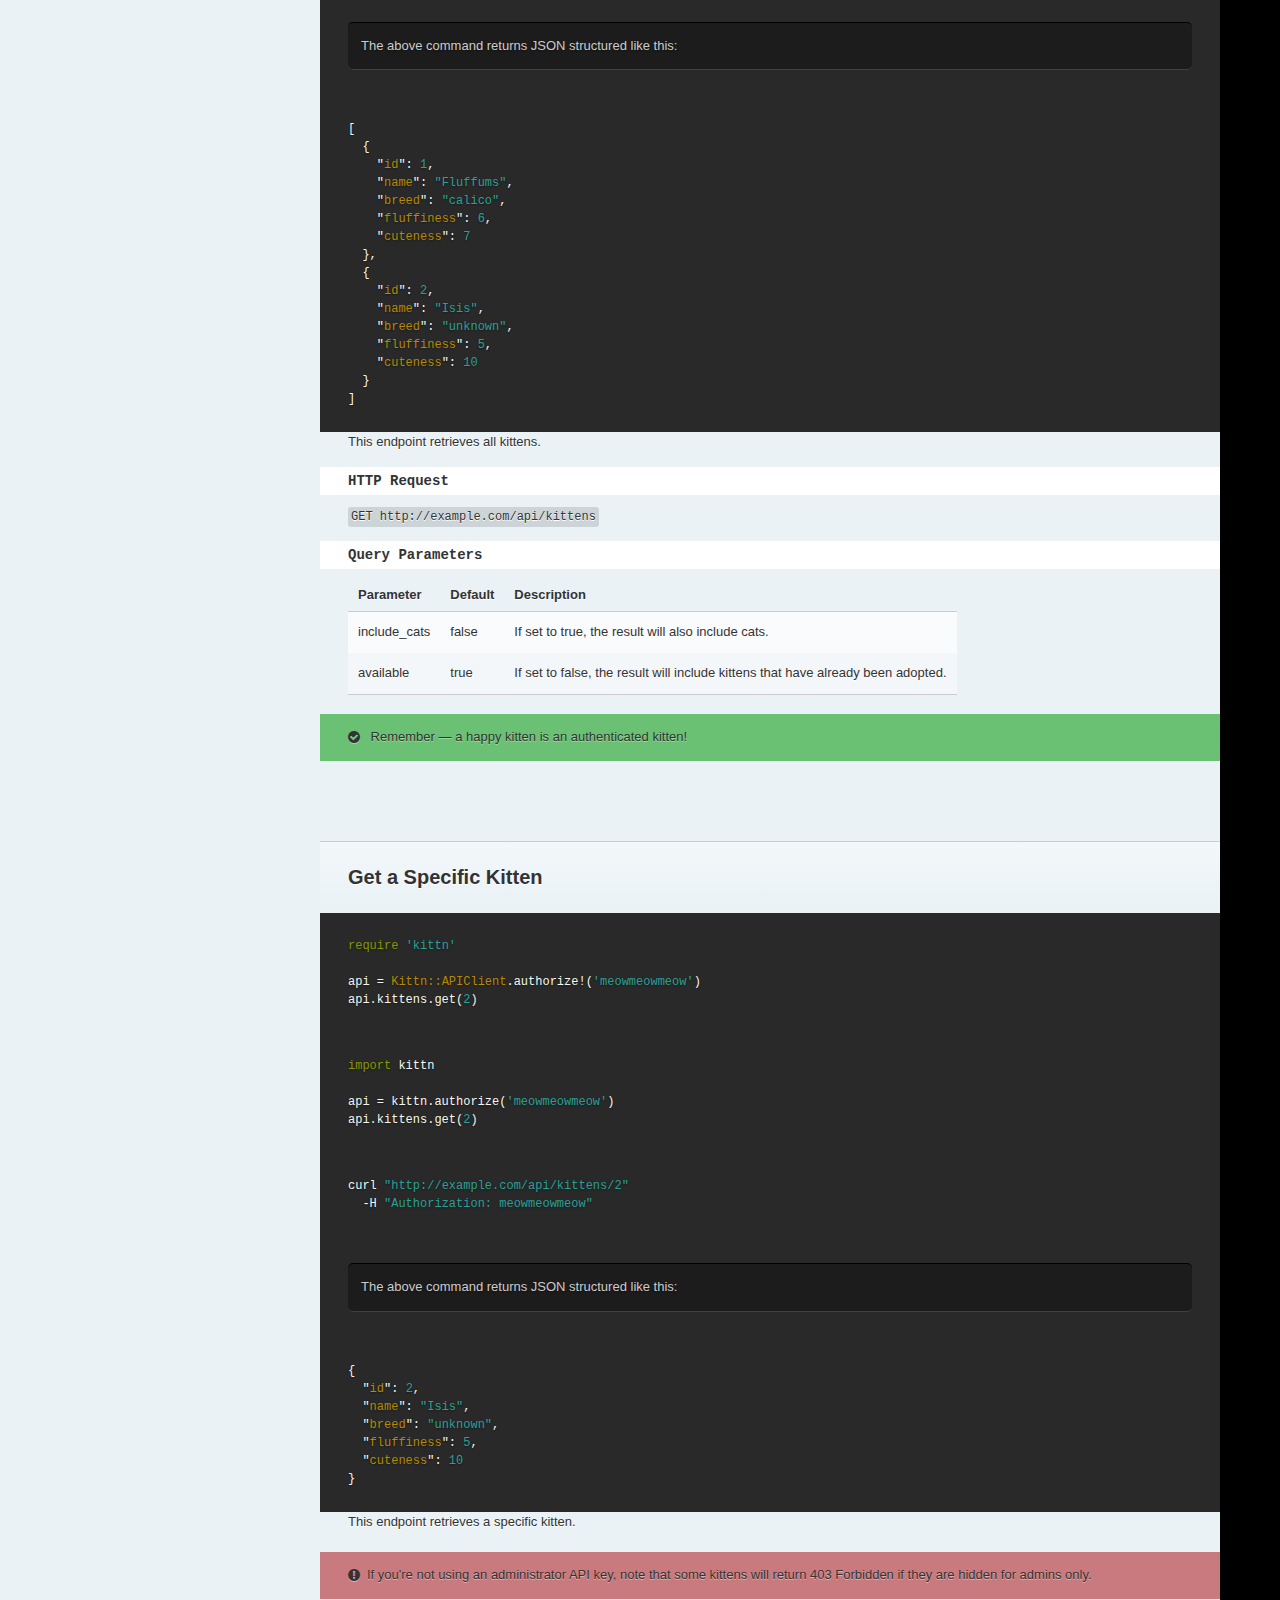
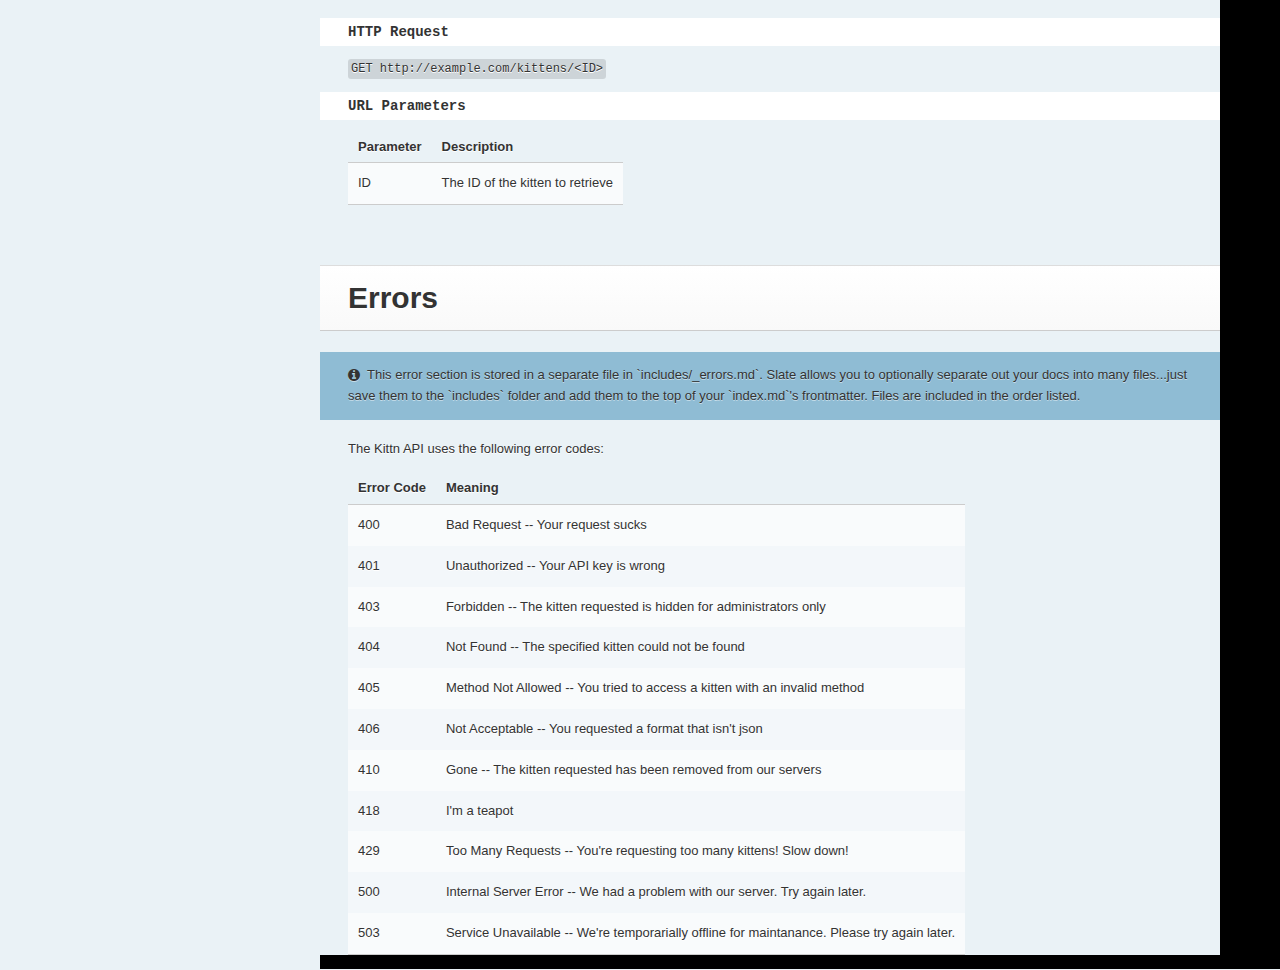
==== commit c212ab31: "Moved under the single folder" ====
--- a/docs/index.html
+++ b/docs/index.html
@@ -6,11 +6,11 @@
     <meta name="viewport" content="width=device-width, initial-scale=1, maximum-scale=1">
     <title>API Reference</title>
 
-    <link href="stylesheets/screen.css" rel="stylesheet" type="text/css" media="screen" />
-    <link href="stylesheets/print.css" rel="stylesheet" type="text/css" media="print" />
-    <link href="stylesheets/default.css" rel="stylesheet" type="text/css" />
+    <link href="lib/stylesheets/screen.css" rel="stylesheet" type="text/css" media="screen" />
+    <link href="lib/stylesheets/print.css" rel="stylesheet" type="text/css" media="print" />
+    <link href="lib/stylesheets/default.css" rel="stylesheet" type="text/css" />
     <script src="https://ajax.googleapis.com/ajax/libs/jquery/1.11.0/jquery.min.js"></script>
-      <script src="javascripts/all.js" type="text/javascript"></script>
+      <script src="lib/javascripts/all.js" type="text/javascript"></script>
 
       <script>
         $(function() {
@@ -38,13 +38,13 @@
       <div id="toc">
       </div>
         <ul class="toc-footer">
-                <li><a href='#'>Sign Up for a Developer Key</a></li>
-                <li><a href='http://github.com/tripit/slate'>Documentation Powered by Slate</a></li>
+                <li>Developed by <img style="vertical-align: middle" src="images/volicon_verizon_dm.png" href='#'/></li>
         </ul>
     </div>
     <div class="page-wrapper">
         <div class="content">
           <h1 id="introduction">Introduction</h1>
+<p><img src="images/volicon_verizon_dm.png" alt="logo"></p>
 <p>Welcome to the Kittn API! You can use our API to access Kittn API endpoints, which can get information on various cats, kittens, and breeds in our database.</p>
 <p>We have language bindings in Shell, Ruby, and Python! You can view code examples in the dark area to the right, and you can switch the programming language of the examples with the tabs in the top right.</p>
 <p>This example API documentation page was created with <a href="http://github.com/tripit/slate">Slate</a>. Feel free to edit it and use it as a base for your own API&#39;s documentation.</p>
--- a/docs/lib/stylesheets/screen.css
+++ b/docs/lib/stylesheets/screen.css
@@ -0,0 +1,15 @@
+/*! normalize.css v2.0.1 | MIT License | git.io/normalize */article,aside,details,figcaption,figure,footer,header,hgroup,nav,section,summary{display:block}audio,canvas,video{display:inline-block}audio:not([controls]){display:none;height:0}[hidden]{display:none}html{font-family:sans-serif;-webkit-text-size-adjust:100%;-ms-text-size-adjust:100%}body{margin:0}a:focus{outline:thin dotted}a:active,a:hover{outline:0}h1{font-size:2em}abbr[title]{border-bottom:1px dotted}b,strong{font-weight:bold}dfn{font-style:italic}mark{background:#ff0;color:#000}code,kbd,pre,samp{font-family:monospace, serif;font-size:1em}pre{white-space:pre;white-space:pre-wrap;word-wrap:break-word}q{quotes:"\201C" "\201D" "\2018" "\2019"}small{font-size:80%}sub,sup{font-size:75%;line-height:0;position:relative;vertical-align:baseline}sup{top:-0.5em}sub{bottom:-0.25em}img{border:0}svg:not(:root){overflow:hidden}figure{margin:0}fieldset{border:1px solid #c0c0c0;margin:0 2px;padding:0.35em 0.625em 0.75em}legend{border:0;padding:0}button,input,select,textarea{font-family:inherit;font-size:100%;margin:0}button,input{line-height:normal}button,html input[type="button"],input[type="reset"],input[type="submit"]{-webkit-appearance:button;cursor:pointer}button[disabled],input[disabled]{cursor:default}input[type="checkbox"],input[type="radio"]{box-sizing:border-box;padding:0}input[type="search"]{-webkit-appearance:textfield;-moz-box-sizing:content-box;-webkit-box-sizing:content-box;box-sizing:content-box}input[type="search"]::-webkit-search-cancel-button,input[type="search"]::-webkit-search-decoration{-webkit-appearance:none}button::-moz-focus-inner,input::-moz-focus-inner{border:0;padding:0}textarea{overflow:auto;vertical-align:top}table{border-collapse:collapse;border-spacing:0}.content h1,.content h2,.content h3,.content h4,.content h5,.content h6,html,body{font-family:"Helvetica Neue", Helvetica, Arial, sans-serif;font-size:13px}.content h1,.content h2,.content h3,.content h4,.content h5,.content h6{font-weight:bold}.content code,.content pre{font-family:Consolas, Menlo, Monaco, "Lucida Console", "Liberation Mono", "DejaVu Sans Mono", "Bitstream Vera Sans Mono", "Courier New", monospace, serif;font-size:12px;line-height:1.5}.content code{-ms-word-break:break-all;word-break:break-all;word-break:break-word;-webkit-hyphens:auto;-moz-hyphens:auto;hyphens:auto}.highlight table td{padding:5px}.highlight table pre{margin:0}.highlight,.highlight .w{color:#f8f8f2;background-color:#272822}.highlight .err{color:#151515;background-color:#ac4142}.highlight .c,.highlight .cd,.highlight .cm,.highlight .c1,.highlight .cs{color:#505050}.highlight .cp{color:#f4bf75}.highlight .nt{color:#f4bf75}.highlight .o,.highlight .ow{color:#d0d0d0}.highlight .p,.highlight .pi{color:#d0d0d0}.highlight .gi{color:#90a959}.highlight .gd{color:#ac4142}.highlight .gh{color:#6a9fb5;background-color:#151515;font-weight:bold}.highlight .k,.highlight .kn,.highlight .kp,.highlight .kr,.highlight .kv{color:#aa759f}.highlight .kc{color:#d28445}.highlight .kt{color:#d28445}.highlight .kd{color:#d28445}.highlight .s,.highlight .sb,.highlight .sc,.highlight .sd,.highlight .s2,.highlight .sh,.highlight .sx,.highlight .s1{color:#90a959}.highlight .sr{color:#75b5aa}.highlight .si{color:#8f5536}.highlight .se{color:#8f5536}.highlight .nn{color:#f4bf75}.highlight .nc{color:#f4bf75}.highlight .no{color:#f4bf75}.highlight .na{color:#6a9fb5}.highlight .m,.highlight .mf,.highlight .mh,.highlight .mi,.highlight .il,.highlight .mo,.highlight .mb,.highlight .mx{color:#90a959}.highlight .ss{color:#90a959}.highlight .c,.highlight .cm,.highlight .c1,.highlight .cs{color:#909090}.highlight,.highlight .w{background-color:#292929}@font-face{font-family:'icomoon';src:url("../fonts/icomoon.eot");src:url("../fonts/icomoon.eot?#iefix") format("embedded-opentype"),url("../fonts/icomoon.ttf") format("truetype"),url("../fonts/icomoon.woff") format("woff"),url("../fonts/icomoon.svg#icomoon") format("svg");font-weight:normal;font-style:normal}.content aside.warning:before,.content aside.notice:before,.content aside.success:before,.tocify-wrapper>.search:before{font-family:'icomoon';speak:none;font-style:normal;font-weight:normal;font-variant:normal;text-transform:none;line-height:1}.content aside.warning:before{content:"\e600"}.content aside.notice:before{content:"\e602"}.content aside.success:before{content:"\e606"}.tocify-wrapper>.search:before{content:"\e607"}html,body{color:#333;padding:0;margin:0;-webkit-font-smoothing:antialiased;-moz-osx-font-smoothing:grayscale;background-color:#eaf2f6;height:100%;-webkit-text-size-adjust:none}#toc>ul>li>a>span{float:right;background-color:#2484FF;border-radius:40px;width:20px}.tocify-wrapper{-moz-transition:left 0.3s ease-in-out;-o-transition:left 0.3s ease-in-out;-webkit-transition:left 0.3s ease-in-out;transition:left 0.3s ease-in-out;overflow-y:auto;overflow-x:hidden;position:fixed;z-index:30;top:0;left:0;bottom:0;width:320px;background-color:#393939;font-size:13px;font-weight:bold}.tocify-wrapper .lang-selector{display:none}.tocify-wrapper .lang-selector a{padding-top:0.5em;padding-bottom:0.5em}.tocify-wrapper>img{display:block}.tocify-wrapper>.search{position:relative}.tocify-wrapper>.search input{background:#393939;border-width:0 0 1px 0;border-color:#666;padding:6px 0 6px 20px;-moz-box-sizing:border-box;-webkit-box-sizing:border-box;box-sizing:border-box;margin:10px 15px;width:290px;outline:none;color:#fff;border-radius:0}.tocify-wrapper>.search:before{position:absolute;top:17px;left:15px;color:#fff}.tocify-wrapper img+.tocify{margin-top:20px}.tocify-wrapper .search-results{margin-top:0;-moz-box-sizing:border-box;-webkit-box-sizing:border-box;box-sizing:border-box;height:0;overflow-y:auto;overflow-x:hidden;-moz-transition-property:height, margin;-o-transition-property:height, margin;-webkit-transition-property:height, margin;transition-property:height margin;-moz-transition-duration:180ms;-o-transition-duration:180ms;-webkit-transition-duration:180ms;transition-duration:180ms;-moz-transition-timing-function:ease-in-out;-o-transition-timing-function:ease-in-out;-webkit-transition-timing-function:ease-in-out;transition-timing-function:ease-in-out;background:url('[data-uri]'),url('[data-uri]'),url('[data-uri]'),url('[data-uri]'),#262626;background:-webkit-gradient(linear, 50% 0%, 50% 8, color-stop(0%, rgba(0,0,0,0.2)), color-stop(100%, transparent)),-webkit-gradient(linear, 50% 100%, 50% 0%, color-stop(0%, rgba(0,0,0,0.2)), color-stop(100%, transparent)),-webkit-gradient(linear, 50% 0%, 50% 1.5, color-stop(0%, #000), color-stop(100%, transparent)),-webkit-gradient(linear, 50% 100%, 50% 0%, color-stop(0%, #939393), color-stop(100%, rgba(147,147,147,0))),#262626;background:-moz-linear-gradient(top, rgba(0,0,0,0.2), transparent 8px),-moz-linear-gradient(bottom, rgba(0,0,0,0.2), transparent 8px),-moz-linear-gradient(top, #000, transparent 1.5px),-moz-linear-gradient(bottom, #939393, rgba(147,147,147,0) 1.5px),#262626;background:-webkit-linear-gradient(top, rgba(0,0,0,0.2), transparent 8px),-webkit-linear-gradient(bottom, rgba(0,0,0,0.2), transparent 8px),-webkit-linear-gradient(top, #000, transparent 1.5px),-webkit-linear-gradient(bottom, #939393, rgba(147,147,147,0) 1.5px),#262626;background:linear-gradient(to bottom, rgba(0,0,0,0.2), transparent 8px),linear-gradient(to top, rgba(0,0,0,0.2), transparent 8px),linear-gradient(to bottom, #000, transparent 1.5px),linear-gradient(to top, #939393, rgba(147,147,147,0) 1.5px),#262626}.tocify-wrapper .search-results.visible{height:30%;margin-bottom:1em}.tocify-wrapper .search-results li{margin:1em 15px;line-height:1}.tocify-wrapper .search-results a{color:#fff;text-decoration:none}.tocify-wrapper .search-results a:hover{text-decoration:underline}.tocify-wrapper .tocify-item>a,.tocify-wrapper .toc-footer li{padding:0 15px 0 15px;display:block;overflow-x:hidden;white-space:nowrap;text-overflow:ellipsis}.tocify-wrapper ul,.tocify-wrapper li{list-style:none;margin:0;padding:0;line-height:28px}.tocify-wrapper li{color:#fff;-moz-transition-property:"background";-o-transition-property:"background";-webkit-transition-property:"background";transition-property:"background";-moz-transition-timing-function:"linear";-o-transition-timing-function:"linear";-webkit-transition-timing-function:"linear";transition-timing-function:"linear";-moz-transition-duration:230ms;-o-transition-duration:230ms;-webkit-transition-duration:230ms;transition-duration:230ms}.tocify-wrapper .tocify-focus{-moz-box-shadow:0px 1px 0px #000;-webkit-box-shadow:0px 1px 0px #000;box-shadow:0px 1px 0px #000;background-color:#2467af;color:#fff}.tocify-wrapper .tocify-subheader{display:none;background-color:#262626;font-weight:500;background:url('[data-uri]'),url('[data-uri]'),url('[data-uri]'),url('[data-uri]'),#262626;background:-webkit-gradient(linear, 50% 0%, 50% 8, color-stop(0%, rgba(0,0,0,0.2)), color-stop(100%, transparent)),-webkit-gradient(linear, 50% 100%, 50% 0%, color-stop(0%, rgba(0,0,0,0.2)), color-stop(100%, transparent)),-webkit-gradient(linear, 50% 0%, 50% 1.5, color-stop(0%, #000), color-stop(100%, transparent)),-webkit-gradient(linear, 50% 100%, 50% 0%, color-stop(0%, #939393), color-stop(100%, rgba(147,147,147,0))),#262626;background:-moz-linear-gradient(top, rgba(0,0,0,0.2), transparent 8px),-moz-linear-gradient(bottom, rgba(0,0,0,0.2), transparent 8px),-moz-linear-gradient(top, #000, transparent 1.5px),-moz-linear-gradient(bottom, #939393, rgba(147,147,147,0) 1.5px),#262626;background:-webkit-linear-gradient(top, rgba(0,0,0,0.2), transparent 8px),-webkit-linear-gradient(bottom, rgba(0,0,0,0.2), transparent 8px),-webkit-linear-gradient(top, #000, transparent 1.5px),-webkit-linear-gradient(bottom, #939393, rgba(147,147,147,0) 1.5px),#262626;background:linear-gradient(to bottom, rgba(0,0,0,0.2), transparent 8px),linear-gradient(to top, rgba(0,0,0,0.2), transparent 8px),linear-gradient(to bottom, #000, transparent 1.5px),linear-gradient(to top, #939393, rgba(147,147,147,0) 1.5px),#262626}.tocify-wrapper .tocify-subheader .tocify-item>a{padding-left:25px;font-size:12px}.tocify-wrapper .tocify-subheader>li:last-child{box-shadow:none}.tocify-wrapper .toc-footer{padding:1em 0;margin-top:1em;border-top:1px dashed #666}.tocify-wrapper .toc-footer li,.tocify-wrapper .toc-footer a{color:#fff;text-decoration:none}.tocify-wrapper .toc-footer a:hover{text-decoration:underline}.tocify-wrapper .toc-footer li{font-size:0.8em;line-height:1.7;text-decoration:none}#nav-button{padding:0 1.5em 5em 0;display:none;position:fixed;top:0;left:0;z-index:100;color:#000;text-decoration:none;font-weight:bold;opacity:0.7;line-height:16px;-moz-transition:left 0.3s ease-in-out;-o-transition:left 0.3s ease-in-out;-webkit-transition:left 0.3s ease-in-out;transition:left 0.3s ease-in-out}#nav-button span{display:block;padding:6px 6px 6px;background-color:rgba(234,242,246,0.7);-moz-transform-origin:0 0;-ms-transform-origin:0 0;-webkit-transform-origin:0 0;transform-origin:0 0;-moz-transform:rotate(-90deg) translate(-100%, 0);-ms-transform:rotate(-90deg) translate(-100%, 0);-webkit-transform:rotate(-90deg) translate(-100%, 0);transform:rotate(-90deg) translate(-100%, 0);border-radius:0 0 0 5px}#nav-button img{height:16px;vertical-align:bottom}#nav-button:hover{opacity:1}#nav-button.open{left:320px}.page-wrapper{margin-left:320px;position:relative;z-index:10;background-color:black;min-height:100%;padding-bottom:1px}.page-wrapper .dark-box{width:50%;background-color:#393939;position:absolute;right:0;top:0;bottom:0}.page-wrapper .lang-selector{position:fixed;z-index:50;border-bottom:5px solid #393939}.lang-selector{background-color:#222;width:100%;font-weight:bold}.lang-selector a{display:block;float:left;color:#fff;text-decoration:none;padding:0 10px;line-height:30px}.lang-selector a:active{background-color:#111;color:#fff}.lang-selector a.active{background-color:#393939;color:#fff}.lang-selector:after{content:'';clear:both;display:block}.content{position:relative;z-index:30;    max-width: 900px;    background-color: #eaf2f6;}.content:after{content:'';display:block;clear:both}.content>h1,.content>h2,.content>h3,.content>h4,.content>h5,.content>h6,.content>p,.content>table,.content>ul,.content>ol,.content>aside,.content>dl{padding:0 28px;-moz-box-sizing:border-box;-webkit-box-sizing:border-box;box-sizing:border-box;display:block;text-shadow:0px 1px 0px #fff}.content>ul,.content>ol{padding-left:43px}.content>h1,.content>h2,.content>div{clear:both}.content h1{font-size:30px;padding-top:0.5em;padding-bottom:0.5em;border-bottom:1px solid #ccc;margin-bottom:21px;margin-top:2em;border-top:1px solid #ddd;background-image:url('[data-uri]');background-size:100%;background-image:-webkit-gradient(linear, 50% 0%, 50% 100%, color-stop(0%, #fff), color-stop(100%, #f9f9f9));background-image:-moz-linear-gradient(top, #fff, #f9f9f9);background-image:-webkit-linear-gradient(top, #fff, #f9f9f9);background-image:linear-gradient(to bottom, #fff, #f9f9f9)}.content h1:first-child,.content div:first-child+h1{border-top-width:0;margin-top:0}.content h2{font-size:20px;margin-top:4em;margin-bottom:0;border-top:1px solid #ccc;padding-top:1.2em;padding-bottom:1.2em;background-image:url('[data-uri]');background-size:100%;background-image:-webkit-gradient(linear, 50% 0%, 50% 100%, color-stop(0%, rgba(255,255,255,0.4)), color-stop(100%, rgba(255,255,255,0)));background-image:-moz-linear-gradient(top, rgba(255,255,255,0.4), rgba(255,255,255,0));background-image:-webkit-linear-gradient(top, rgba(255,255,255,0.4), rgba(255,255,255,0));background-image:linear-gradient(to bottom, rgba(255,255,255,0.4), rgba(255,255,255,0))}.content h1+h2,.content h1+div+h2{margin-top:-21px;border-top:none}.content h3,.content h4,.content h5,.content h6{font-size:14px;margin-top:1em;margin-bottom:0.8em;     font-family: monospace;background-color: white;padding-top: 6px;padding-bottom: 6px;}.content h4,.content h5,.content h6{  font-size: 12px;background-color: #ebf3f7; text-transform: uppercase;font-family: sans-serif;}.content hr{margin:2em 0;border-top:2px solid #393939;border-bottom:2px solid #eaf2f6}.content table{margin-bottom:1em;overflow:auto}.content table th,.content table td{text-align:left;vertical-align:top;line-height:1.6}.content table th{padding:5px 10px;border-bottom:1px solid #ccc;vertical-align:bottom}.content table td{padding:10px}.content table tr:last-child{border-bottom:1px solid #ccc}.content table tr:nth-child(odd)>td{background-color:#f9fbfc}.content table tr:nth-child(even)>td{background-color:#f3f7fa}.content dt{font-weight:bold}.content dd{margin-left:15px}.content p,.content li,.content dt,.content dd{line-height:1.6;margin-top:0}.content img{max-width:100%}.content code{background-color:rgba(0,0,0,0.12);padding:3px;border-radius:3px}.content pre>code{background-color:transparent;padding:0}.content aside{padding-top:1em;padding-bottom:1em;text-shadow:0 1px 0 #c6dde9;margin-top:1.5em;margin-bottom:1.5em;background:#8fbcd4;line-height:1.6}.content aside.warning{background-color:#c97a7e;text-shadow:0 1px 0 #dfb0b3}.content aside.success{background-color:#6ac174;text-shadow:0 1px 0 #a0d7a6}.content aside:before{vertical-align:middle;padding-right:0.5em;font-size:14px}.content .search-highlight{padding:2px;margin:-2px;border-radius:4px;border:1px solid #F7E633;text-shadow:1px 1px 0 #666;background:url('[data-uri]');background:-webkit-gradient(linear, 100% 100%, 0% 0%, color-stop(0%, #f7e633), color-stop(100%, #f1d32f));background:-moz-linear-gradient(bottom right, #f7e633 0%, #f1d32f 100%);background:-webkit-linear-gradient(bottom right, #f7e633 0%, #f1d32f 100%);background:linear-gradient(to top left, #f7e633 0%, #f1d32f 100%)}.content pre,.content blockquote{background-color:#292929;color:#fff;padding:2em 28px;margin:0;clear:right;-moz-box-sizing:border-box;-webkit-box-sizing:border-box;box-sizing:border-box;text-shadow:0px 1px 2px rgba(0,0,0,0.4)}.content pre>p,.content blockquote>p{margin:0}.content pre a,.content blockquote a{color:#fff;text-decoration:none;border-bottom:dashed 1px #ccc}.content blockquote>p{background-color:#1c1c1c;border-radius:5px;padding:13px;color:#ccc;border-top:1px solid #000;border-bottom:1px solid #404040}@media (max-width: 930px){.tocify-wrapper{left:-320px}.tocify-wrapper.open{left:0}.page-wrapper{margin-left:0;}#nav-button{display:block}.tocify-wrapper .tocify-item>a{padding-top:0.3em;padding-bottom:0.3em}}@media (max-width: 700px){.dark-box{display:none}.content>h1,.content>h2,.content>h3,.content>h4,.content>h5,.content>h6,.content>p,.content>table,.content>ul,.content>ol,.content>aside,.content>dl{margin-right:0}.tocify-wrapper .lang-selector{display:block}.page-wrapper .lang-selector{display:none}.content pre,.content blockquote{width:auto;float:none}.content>pre+h1,.content>blockquote+h1,.content>pre+h2,.content>blockquote+h2,.content>pre+h3,.content>blockquote+h3,.content>pre+h4,.content>blockquote+h4,.content>pre+h5,.content>blockquote+h5,.content>pre+h6,.content>blockquote+h6,.content>pre+p,.content>blockquote+p,.content>pre+table,.content>blockquote+table,.content>pre+ul,.content>blockquote+ul,.content>pre+ol,.content>blockquote+ol,.content>pre+aside,.content>blockquote+aside,.content>pre+dl,.content>blockquote+dl{margin-top:28px}}
+
+.tocify-subheader .tocify-subheader {
+  margin-left: 8px;
+}
+
+.tocify .tocify-header {
+  font-size: 16px;
+  padding-top: 3px;
+  padding-bottom: 3px;
+}
+
+.tocify-wrapper .toc-footer {
+  font-size: 16px;
+}
--- a/docs/lib/stylesheets/print.css
+++ b/docs/lib/stylesheets/print.css
@@ -0,0 +1 @@
+/*! normalize.css v2.0.1 | MIT License | git.io/normalize */article,aside,details,figcaption,figure,footer,header,hgroup,nav,section,summary{display:block}audio,canvas,video{display:inline-block}audio:not([controls]){display:none;height:0}[hidden]{display:none}html{font-family:sans-serif;-webkit-text-size-adjust:100%;-ms-text-size-adjust:100%}body{margin:0}a:focus{outline:thin dotted}a:active,a:hover{outline:0}h1{font-size:2em}abbr[title]{border-bottom:1px dotted}b,strong{font-weight:bold}dfn{font-style:italic}mark{background:#ff0;color:#000}code,kbd,pre,samp{font-family:monospace, serif;font-size:1em}pre{white-space:pre;white-space:pre-wrap;word-wrap:break-word}q{quotes:"\201C" "\201D" "\2018" "\2019"}small{font-size:80%}sub,sup{font-size:75%;line-height:0;position:relative;vertical-align:baseline}sup{top:-0.5em}sub{bottom:-0.25em}img{border:0}svg:not(:root){overflow:hidden}figure{margin:0}fieldset{border:1px solid #c0c0c0;margin:0 2px;padding:0.35em 0.625em 0.75em}legend{border:0;padding:0}button,input,select,textarea{font-family:inherit;font-size:100%;margin:0}button,input{line-height:normal}button,html input[type="button"],input[type="reset"],input[type="submit"]{-webkit-appearance:button;cursor:pointer}button[disabled],input[disabled]{cursor:default}input[type="checkbox"],input[type="radio"]{box-sizing:border-box;padding:0}input[type="search"]{-webkit-appearance:textfield;-moz-box-sizing:content-box;-webkit-box-sizing:content-box;box-sizing:content-box}input[type="search"]::-webkit-search-cancel-button,input[type="search"]::-webkit-search-decoration{-webkit-appearance:none}button::-moz-focus-inner,input::-moz-focus-inner{border:0;padding:0}textarea{overflow:auto;vertical-align:top}table{border-collapse:collapse;border-spacing:0}.content h1,.content h2,.content h3,.content h4,body{font-family:"Helvetica Neue", Helvetica, Arial, sans-serif;font-size:13px}.content h1,.content h2,.content h3,.content h4{font-weight:bold}.content pre,.content code{font-family:Consolas, Menlo, Monaco, "Lucida Console", "Liberation Mono", "DejaVu Sans Mono", "Bitstream Vera Sans Mono", "Courier New", monospace, serif;font-size:12px;line-height:1.5}.content pre,.content code{-ms-word-break:break-all;word-break:break-all;word-break:break-word;-webkit-hyphens:auto;-moz-hyphens:auto;hyphens:auto}@font-face{font-family:'icomoon';src:url("../fonts/icomoon.eot");src:url("../fonts/icomoon.eot?#iefix") format("embedded-opentype"),url("../fonts/icomoon.ttf") format("truetype"),url("../fonts/icomoon.woff") format("woff"),url("../fonts/icomoon.svg#icomoon") format("svg");font-weight:normal;font-style:normal}.content aside.warning:before,.content aside.notice:before,.content aside.success:before{font-family:'icomoon';speak:none;font-style:normal;font-weight:normal;font-variant:normal;text-transform:none;line-height:1}.content aside.warning:before{content:"\e600"}.content aside.notice:before{content:"\e602"}.content aside.success:before{content:"\e606"}.tocify,.toc-footer,.lang-selector,.search,#nav-button{display:none}.tocify-wrapper>img{margin:0 auto;display:block}.content{font-size:12px}.content pre,.content code{border:1px solid #999;border-radius:5px;font-size:0.8em}.content pre{padding:1.3em}.content code{padding:0.2em}.content table{border:1px solid #999}.content table tr{border-bottom:1px solid #999}.content table td,.content table th{padding:0.7em}.content p{line-height:1.5}.content a{text-decoration:none;color:#000}.content h1{font-size:2.5em;padding-top:0.5em;padding-bottom:0.5em;margin-top:1em;margin-bottom:21px;border:2px solid #ccc;border-width:2px 0;text-align:center}.content h2{font-size:1.8em;margin-top:2em;border-top:2px solid #ccc;padding-top:0.8em}.content h1+h2,.content h1+div+h2{border-top:none;padding-top:0;margin-top:0}.content h3,.content h4{font-size:0.8em;margin-top:1.5em;margin-bottom:0.8em;text-transform:uppercase}.content h5,.content h6{text-transform:uppercase}.content aside{padding:1em;border:1px solid #ccc;border-radius:5px;margin-top:1.5em;margin-bottom:1.5em;line-height:1.6}.content aside:before{vertical-align:middle;padding-right:0.5em;font-size:14px}--- a/docs/lib/stylesheets/default.css
+++ b/docs/lib/stylesheets/default.css
@@ -0,0 +1,107 @@
+/*
+
+Orginal Style from ethanschoonover.com/solarized (c) Jeremy Hull <sourdrums@gmail.com>
+
+*/
+
+.hljs {
+  display: block;
+  overflow-x: auto;
+  padding: 0.5em;
+  background: #002b36;
+  color: #839496;
+  -webkit-text-size-adjust: none;
+}
+
+.hljs-comment,
+.diff .hljs-header,
+.hljs-doctype,
+.hljs-pi,
+.lisp .hljs-string {
+  color: #586e75;
+}
+
+/* Solarized Green */
+.hljs-keyword,
+.hljs-winutils,
+.method,
+.hljs-addition,
+.css .hljs-tag,
+.hljs-request,
+.hljs-status,
+.nginx .hljs-title {
+  color: #859900;
+}
+
+/* Solarized Cyan */
+.hljs-number,
+.hljs-command,
+.hljs-string,
+.hljs-tag .hljs-value,
+.hljs-rule .hljs-value,
+.hljs-doctag,
+.tex .hljs-formula,
+.hljs-regexp,
+.hljs-hexcolor,
+.hljs-link_url {
+  color: #2aa198;
+}
+
+/* Solarized Blue */
+.hljs-title,
+.hljs-localvars,
+.hljs-chunk,
+.hljs-decorator,
+.hljs-built_in,
+.hljs-identifier,
+.vhdl .hljs-literal,
+.hljs-id,
+.css .hljs-function,
+.hljs-name {
+  color: #268bd2;
+}
+
+/* Solarized Yellow */
+.hljs-attribute,
+.hljs-variable,
+.lisp .hljs-body,
+.smalltalk .hljs-number,
+.hljs-constant,
+.hljs-class .hljs-title,
+.hljs-parent,
+.hljs-type,
+.hljs-link_reference {
+  color: #b58900;
+}
+
+/* Solarized Orange */
+.hljs-preprocessor,
+.hljs-preprocessor .hljs-keyword,
+.hljs-pragma,
+.hljs-shebang,
+.hljs-symbol,
+.hljs-symbol .hljs-string,
+.diff .hljs-change,
+.hljs-special,
+.hljs-attr_selector,
+.hljs-subst,
+.hljs-cdata,
+.css .hljs-pseudo,
+.hljs-header {
+  color: #cb4b16;
+}
+
+/* Solarized Red */
+.hljs-deletion,
+.hljs-important {
+  color: #dc322f;
+}
+
+/* Solarized Violet */
+.hljs-link_label {
+  color: #6c71c4;
+}
+
+.tex .hljs-formula {
+  background: #073642;
+}